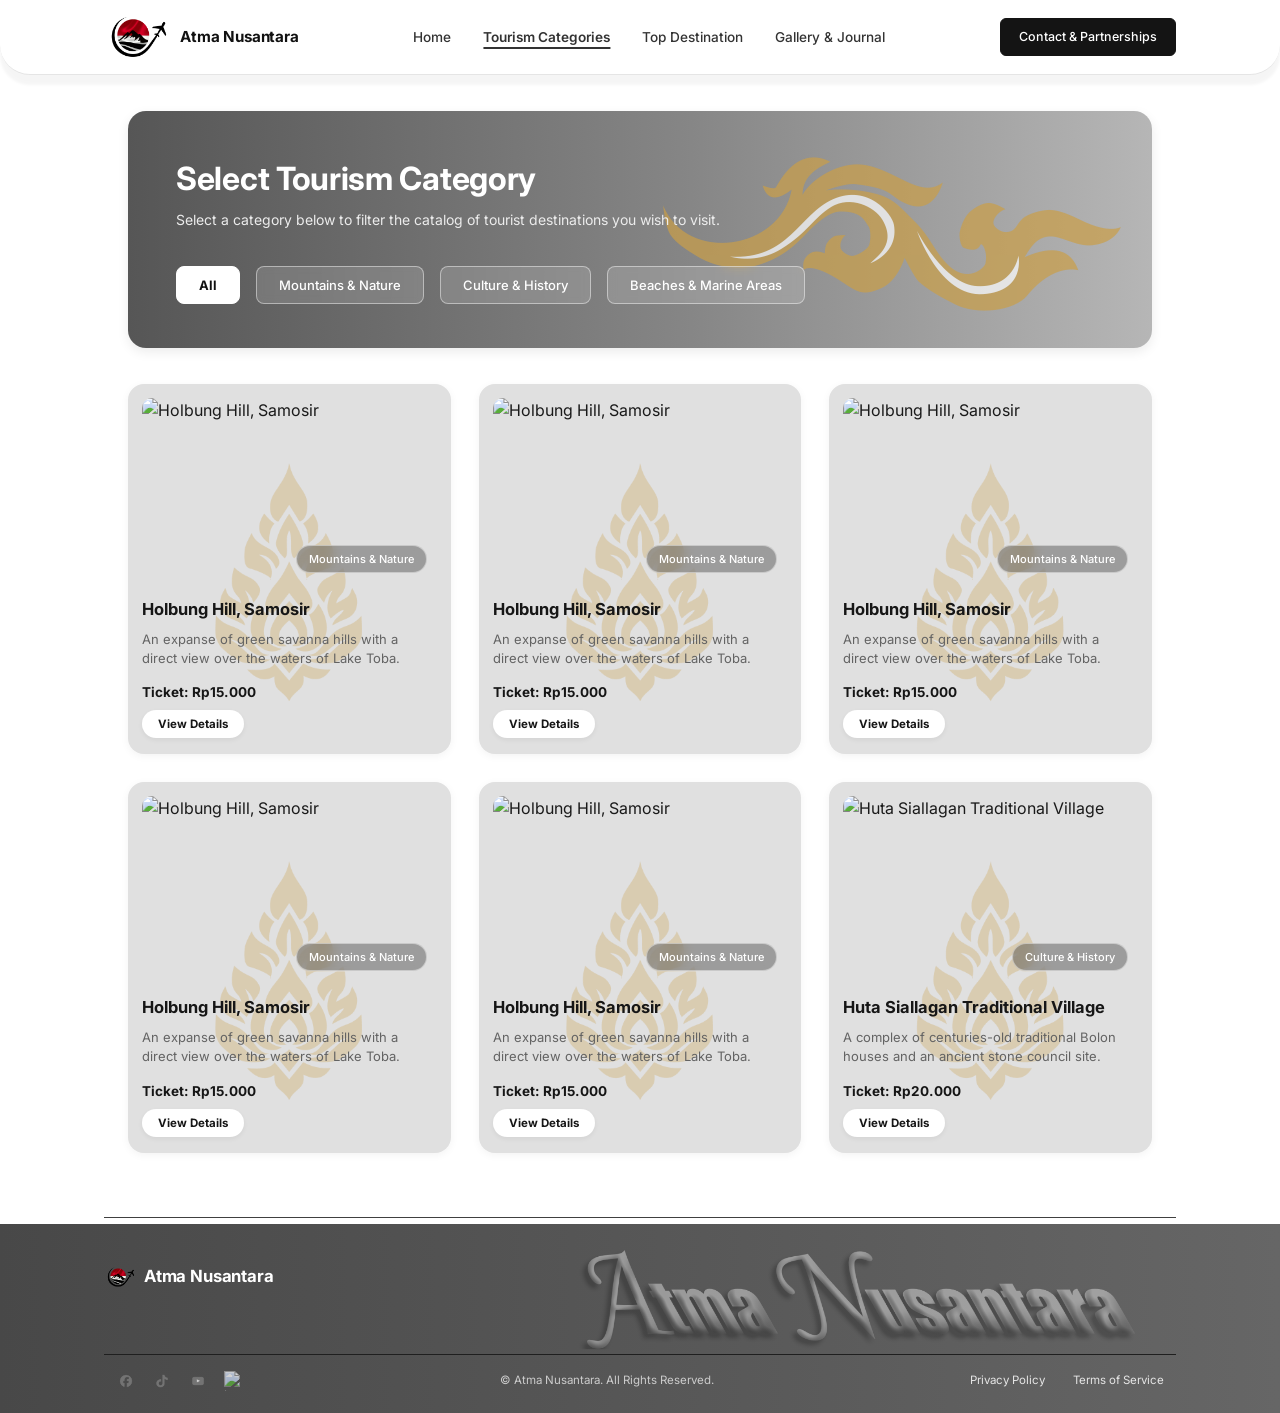
==== category.html @ 64108e91 "fixing element + new file html & css" ====
<!DOCTYPE html>
<html lang="id">
<head>
  <meta charset="UTF-8">
  <meta name="viewport" content="width=device-width, initial-scale=1.0">
  <title>Tourism Categories Atma Nusantara</title>
  <link rel="stylesheet" href="style_category.css">
  <link rel="icon" type="image/png" href="assets/icon/logo.png">
  <link href="https://fonts.googleapis.com/css2?family=Inter:wght@400;500;600;700&display=swap" rel="stylesheet">
</head>
<body>

    <!-- ================= NAVBAR ================= -->
  <header class="navbar">
    <div class="container nav-container">
      <a href="category.html" class="brand">
        <div class="brand-logo">
          <img src="assets/icon/logo.png" alt="logo-icon" width="70px" height="70px">
        </div>
        <span class="brand-name">Atma Nusantara</span>
      </a>

      <nav class="nav-links">
        <a href="home.html">Home</a>
        <a href="category.html" class="active">Tourism Categories</a>
        <a href="top-destination.html">Top Destination</a>
        <a href="galery-journal.html">Gallery &amp; Journal</a>
      </nav>

      <div class="nav-cta">
        <a href="contact-partnership.html" class="btn-nav btn-dark">Contact &amp; Partnerships</a>
      </div>
    </div>
  </header>

  <div class="container main-wrapper">
    <!-- Hero / Category Filter Section -->
    <section class="category-banner">
      <img src="assets/corak/corak_2.png" alt="Corak Banner" class="banner-ornament">

      <div class="banner-content">
        <h1>Select Tourism Category</h1>
        <p>Select a category below to filter the catalog of tourist destinations you wish to visit.</p>

        <div class="filter-buttons" id="filterContainer">
          <button class="filter-btn active" data-category="all">All</button>
          <button class="filter-btn" data-category="Mountains & Nature">Mountains &amp; Nature</button>
          <button class="filter-btn" data-category="Culture & History">Culture &amp; History</button>
          <button class="filter-btn" data-category="Beaches & Marine Areas">Beaches &amp; Marine Areas</button>
        </div>
      </div>
    </section>

    <!-- Destination Cards Grid -->
    <main class="cards-grid" id="cardsGrid">
      <!-- Kartu akan di-render melalui script.js -->
    </main>

  </div>

    <!-- Garis Pemisah Atas Footer -->
  <div class="container">
    <hr class="pre-footer-line" />
  </div>
  <!-- ================= FOOTER ================= -->
  <footer class="site-footer">
    <div class="container">
      <div class="footer-top">
        <!-- Brand Kiri -->
        <a href="#" class="footer-brand">
          <div class="brand-emblem brand-emblem-footer">
            <div class="logo-circle-wrap">
              <img src="assets/icon/logo.png" alt="Atma Nusantara Logo" class="logo-img" width="60px" height="60px">
            </div>
          </div>
          <span class="brand-name-light">Atma Nusantara</span>
        </a>

        <!-- Image Watermark Kanan -->
        <div class="footer-watermark-wrap">
          <img src="assets/image/name-brand(footer).png" alt="Atma Nusantara Watermark" class="footer-watermark-img" width="650px" height="100px">
        </div>
      </div>

      <hr class="footer-divider" />

      <div class="footer-bottom">
        <div class="social-icons">
          <!-- Facebook -->
          <a href="https://facebook.com" aria-label="Facebook">
            <img src="assets/icon/facebook.png" alt="Facebook Icon" width="30px" height="30px">
          </a>
          <!-- TikTok -->
          <a href="https://tiktok.com" aria-label="TikTok">
            <img src="assets/icon/tiktok.png" alt="TikTok Icon" width="30px" height="30px">
          </a>
          <!-- YouTube -->
          <a href="https://youtube.com" aria-label="YouTube">
            <img src="assets/icon/youtube.png" alt="YouTube Icon" width="30px" height="30px">
          </a>
          <!-- Instagram -->
          <a href="https://instagram.com" aria-label="Instagram">
            <img src="assets/icon/instagram.png" alt="Instagram Icon" width="30px" height="30px">
          </a>
        </div>

        <p class="copyright">© Atma Nusantara. All Rights Reserved.</p>

        <div class="footer-legal">
          <a href="#">Privacy Policy</a>
          <a href="#">Terms of Service</a>
        </div>
      </div>
    </div>
  </footer>


  <script src="script.js"></script>
</body>
</html>
---- style_category.css ----
/* =========================================================
   RESET & BASE STYLES
   ========================================================= */
* {
  margin: 0;
  padding: 0;
  box-sizing: border-box;
    scroll-behavior: smooth;
}

body {
  font-family: 'Inter', -apple-system, BlinkMacSystemFont, sans-serif;
  background-color: #ffffff;
  color: #1a1a1a;
  line-height: 1.5;
  display: flex;
  flex-direction: column;
  min-height: 100vh;
}

a {
  text-decoration: none;
  color: inherit;
  transition: all 0.2s ease;
}

img {
  display: block;
  max-width: 100%;
}

.container {
  width: 100%;
  max-width: 1120px;
  margin: 0 auto;
  padding: 0 24px;
}

.main-wrapper {
  flex: 1;
  padding-top: 36px;
  padding-bottom: 64px;
}

/* =========================================================
   BRAND LOGO (SINKRON DENGAN style_contact-galery.css)
   ========================================================= */
.brand,
.footer-brand {
  display: inline-flex;
  align-items: center;
  gap: 6px;
}

.brand-emblem {
  position: relative;
  width: 44px;
  height: 34px;
  display: flex;
  align-items: center;
  color: #111111;
}

.logo-img {
  width: 100%;
  height: 100%;
  object-fit: cover;
}

.plane-swoosh {
  position: absolute;
  left: 0;
  top: -2px;
  width: 46px;
  height: 36px;
  z-index: 3;
  pointer-events: none;
}

.brand-emblem-footer {
  width: 34px;
  height: 34px;
}

.brand-emblem-footer .plane-swoosh {
  width: 56px;
  height: 44px;
  top: -2px;
}

/* =========================================================
   HEADER / NAVBAR (SINKRON DENGAN style_contact-galery.css)
   ========================================================= */
.navbar {
  background-color: #ffffff;
  border-bottom: 1px solid #e5e5e5;
  position: sticky;
  top: 0;
  border-bottom-left-radius: 30px;
  border-bottom-right-radius: 30px;
  z-index: 100;
  box-shadow: 0 10px 03px rgba(0, 0, 0, 0.04);
}

.nav-container {
  height: 74px;
  display: flex;
  align-items: center;
  justify-content: space-between;
}

.brand-name {
  font-weight: 700;
  font-size: 0.95rem;
  color: #111111;
  letter-spacing: -0.01em;
}

.nav-links {
  display: flex;
  align-items: center;
  gap: 32px;
}

.nav-links a {
  font-size: 0.85rem;
  font-weight: 500;
  color: #333333;
  padding: 4px 0;
}

.nav-links a:hover {
  color: #000000;
}

.nav-links a.active {
  text-decoration: underline;
  text-underline-offset: 5px;
  text-decoration-thickness: 1.5px;
  font-weight: 600;
}

.btn-nav {
  display: inline-block;
  font-size: 0.78rem;
  font-weight: 500;
  padding: 9px 18px;
  border-radius: 6px;
  transition: all 0.2s ease;
}

.btn-dark {
  background-color: #141414;
  color: #ffffff;
  border: 1px solid #141414;
}

.btn-dark:hover {
  background-color: #333333;
}

.btn-outline {
  background-color: #ffffff;
  color: #141414;
  border: 1px solid #888888;
}

.btn-outline:hover {
  background-color: #f3f4f6;
}

/* =========================================================
   CATEGORY BANNER & FILTER BUTTONS
   ========================================================= */
.category-banner {
  position: relative;
  margin: 0 24px 36px;
  background: linear-gradient(90deg, #565656 0%, #868686 55%, #b6b6b6 100%);
  border-radius: 18px;
  padding: 44px 48px;
  color: #ffffff;
  overflow: hidden;
  box-shadow: 0 4px 12px rgba(0, 0, 0, 0.08);
}

.banner-ornament {
  position: absolute;
  right: 10px;
  top: 52%;
  transform: translateY(-50%);
  width: 500px;
  object-fit: contain;
  pointer-events: none;
  z-index: 1;
  opacity: 0.7;
}

.banner-content {
  position: relative;
  z-index: 2;
}

.banner-content h1 {
  font-size: 32px;
  font-weight: 700;
  margin-bottom: 6px;
  letter-spacing: -0.3px;
}

.banner-content p {
  font-size: 14px;
  color: #ececec;
  margin-bottom: 36px;
}

.filter-buttons {
  display: flex;
  flex-wrap: wrap;
  gap: 16px;
}

.filter-btn {
  background: rgba(255, 255, 255, 0.14);
  color: #ffffff;
  border: 1px solid rgba(255, 255, 255, 0.45);
  padding: 10px 22px;
  border-radius: 8px;
  font-size: 13px;
  font-weight: 500;
  font-family: inherit;
  cursor: pointer;
  backdrop-filter: blur(4px);
  -webkit-backdrop-filter: blur(4px);
  transition: all 0.2s ease;
}

.filter-btn:hover {
  background: rgba(255, 255, 255, 0.28);
}

.filter-btn.active {
  background: #ffffff;
  color: #111111;
  border-color: #ffffff;
  font-weight: 700;
}

/* =========================================================
   DESTINATION CARDS GRID
   ========================================================= */
.cards-grid {
  display: grid;
  grid-template-columns: repeat(3, 1fr);
  gap: 28px;
  margin: 0 24px;
}

.card {
  position: relative;
  background-color: #e0e0e0;
  border-radius: 16px;
  padding: 14px 14px 16px;
  display: flex;
  flex-direction: column;
  overflow: hidden;
  box-shadow: 0 2px 8px rgba(0, 0, 0, 0.05);
  transition: transform 0.2s ease, box-shadow 0.2s ease;
}

.card:hover {
  transform: translateY(-4px);
  box-shadow: 0 8px 18px rgba(0, 0, 0, 0.1);
}

.card-watermark {
  position: absolute;
  bottom: 0px;
  left: 50%;
  transform: translateX(-50%);
  opacity: 0.3;
}

.card-image-wrapper {
  position: relative;
  width: 100%;
  height: 185px;
  border-radius: 10px;
  overflow: hidden;
  margin-bottom: 14px;
  z-index: 1;
}

.card-image-wrapper img {
  width: 100%;
  height: 100%;
  object-fit: cover;
}

.category-badge {
  position: absolute;
  bottom: 10px;
  right: 10px;
  background: rgba(30, 30, 30, 0.35);
  backdrop-filter: blur(6px);
  -webkit-backdrop-filter: blur(6px);
  border: 1px solid rgba(255, 255, 255, 0.45);
  color: #ffffff;
  font-size: 11px;
  font-weight: 500;
  padding: 5px 12px;
  border-radius: 20px;
}

.card-body {
  position: relative;
  z-index: 1;
  display: flex;
  flex-direction: column;
  flex-grow: 1;
}

.card-title {
  font-size: 16.5px;
  font-weight: 700;
  color: #161616;
  margin-bottom: 8px;
}

.card-desc {
  font-size: 13px;
  line-height: 1.48;
  color: #636363;
  margin-bottom: 14px;
}

.card-ticket {
  font-size: 13.5px;
  font-weight: 700;
  color: #161616;
  margin-bottom: 8px;
}

.btn-details {
  align-self: flex-end;
  margin-top: auto;
  background-color: #ffffff;
  color: #161616;
  border: none;
  border-radius: 20px;
  padding: 7px 16px;
  font-size: 11.5px;
  font-weight: 700;
  font-family: inherit;
  cursor: pointer;
  box-shadow: 0 2px 5px rgba(0, 0, 0, 0.06);
  transition: background-color 0.2s ease, transform 0.15s ease;
}

.btn-details:hover {
  background-color: #f2f2f2;
  transform: scale(1.03);
}

/* =========================================================
   PRE-FOOTER LINE & FOOTER
   ========================================================= */
.pre-footer-line {
  border: none;
  border-top: 1px solid #404040;
  margin-bottom: 6px;
}

.site-footer {
  background: linear-gradient(90deg, #484848 0%, #585858 55%, #666666 100%);
  color: #e5e5e5;
  padding: 26px 0 22px;
  overflow: hidden;
}

.footer-top {
  display: flex;
  align-items: center;
  justify-content: space-between;
  min-height: 92px;
  position: relative;
}

.footer-brand {
  align-self: flex-start;
  margin-top: 10px;
}

.brand-emblem-footer {
  width: 34px;
  height: 34px;
  display: flex;
  align-items: center;
}

.logo-img {
  width: 100%;
  height: 100%;
  object-fit: cover;
}

.brand-name-light {
  font-size: 1.05rem;
  font-weight: 700;
  color: #ffffff;
  letter-spacing: -0.01em;
}

.footer-watermark-wrap {
  display: flex;
  align-items: center;
  justify-content: flex-end;
  overflow: hidden;
  margin-right: -10px;
}

.footer-watermark-img {
  opacity: 0.4;
  object-fit: contain;
}

.footer-divider {
  border: none;
  border-top: 1px solid #1f1f1f;
  margin-top: 4px;
  margin-bottom: 16px;
}

.footer-bottom {
  display: flex;
  align-items: center;
  justify-content: space-between;
  font-size: 0.72rem;
  color: #d4d4d4;
  padding: 0 12px;
}

.social-icons {
  display: flex;
  align-items: center;
  gap: 16px;
}

.social-icons a {
  display: flex;
  align-items: center;
  opacity: 0.75;
  transition: opacity 0.2s ease;
}

.social-icons a:hover {
  opacity: 1;
}

.social-icons img {
  width: 20px;
  height: 20px;
  object-fit: contain;
}

.copyright {
  color: #cccccc;
}

.footer-legal {
  display: flex;
  align-items: center;
  gap: 28px;
}

.footer-legal a {
  color: #e5e5e5;
}

.footer-legal a:hover {
  color: #ffffff;
  text-decoration: underline;
}

/* =========================================================
   RESPONSIVE DESIGN
   ========================================================= */
@media (max-width: 900px) {
  .category-banner,
  .cards-grid {
    margin-left: 0;
    margin-right: 0;
  }

  .cards-grid {
    grid-template-columns: repeat(2, 1fr);
  }

  .footer-top {
    flex-direction: column;
    align-items: flex-start;
    gap: 12px;
  }

  .footer-watermark-wrap {
    opacity: 0.5;
  }

  .footer-watermark-img {
    height: 210px;
  }
}

@media (max-width: 680px) {
  .nav-container {
    flex-wrap: wrap;
    height: auto;
    padding: 14px 24px;
    gap: 12px;
  }

  .nav-links {
    order: 3;
    width: 100%;
    justify-content: space-between;
    margin: 0;
    gap: 12px;
    flex-wrap: wrap;
  }

  .category-banner {
    padding: 28px 22px;
  }

  .banner-content h1 {
    font-size: 24px;
  }

  .cards-grid {
    grid-template-columns: 1fr;
  }

  .footer-bottom {
    flex-direction: column;
    gap: 12px;
    text-align: center;
  }
}
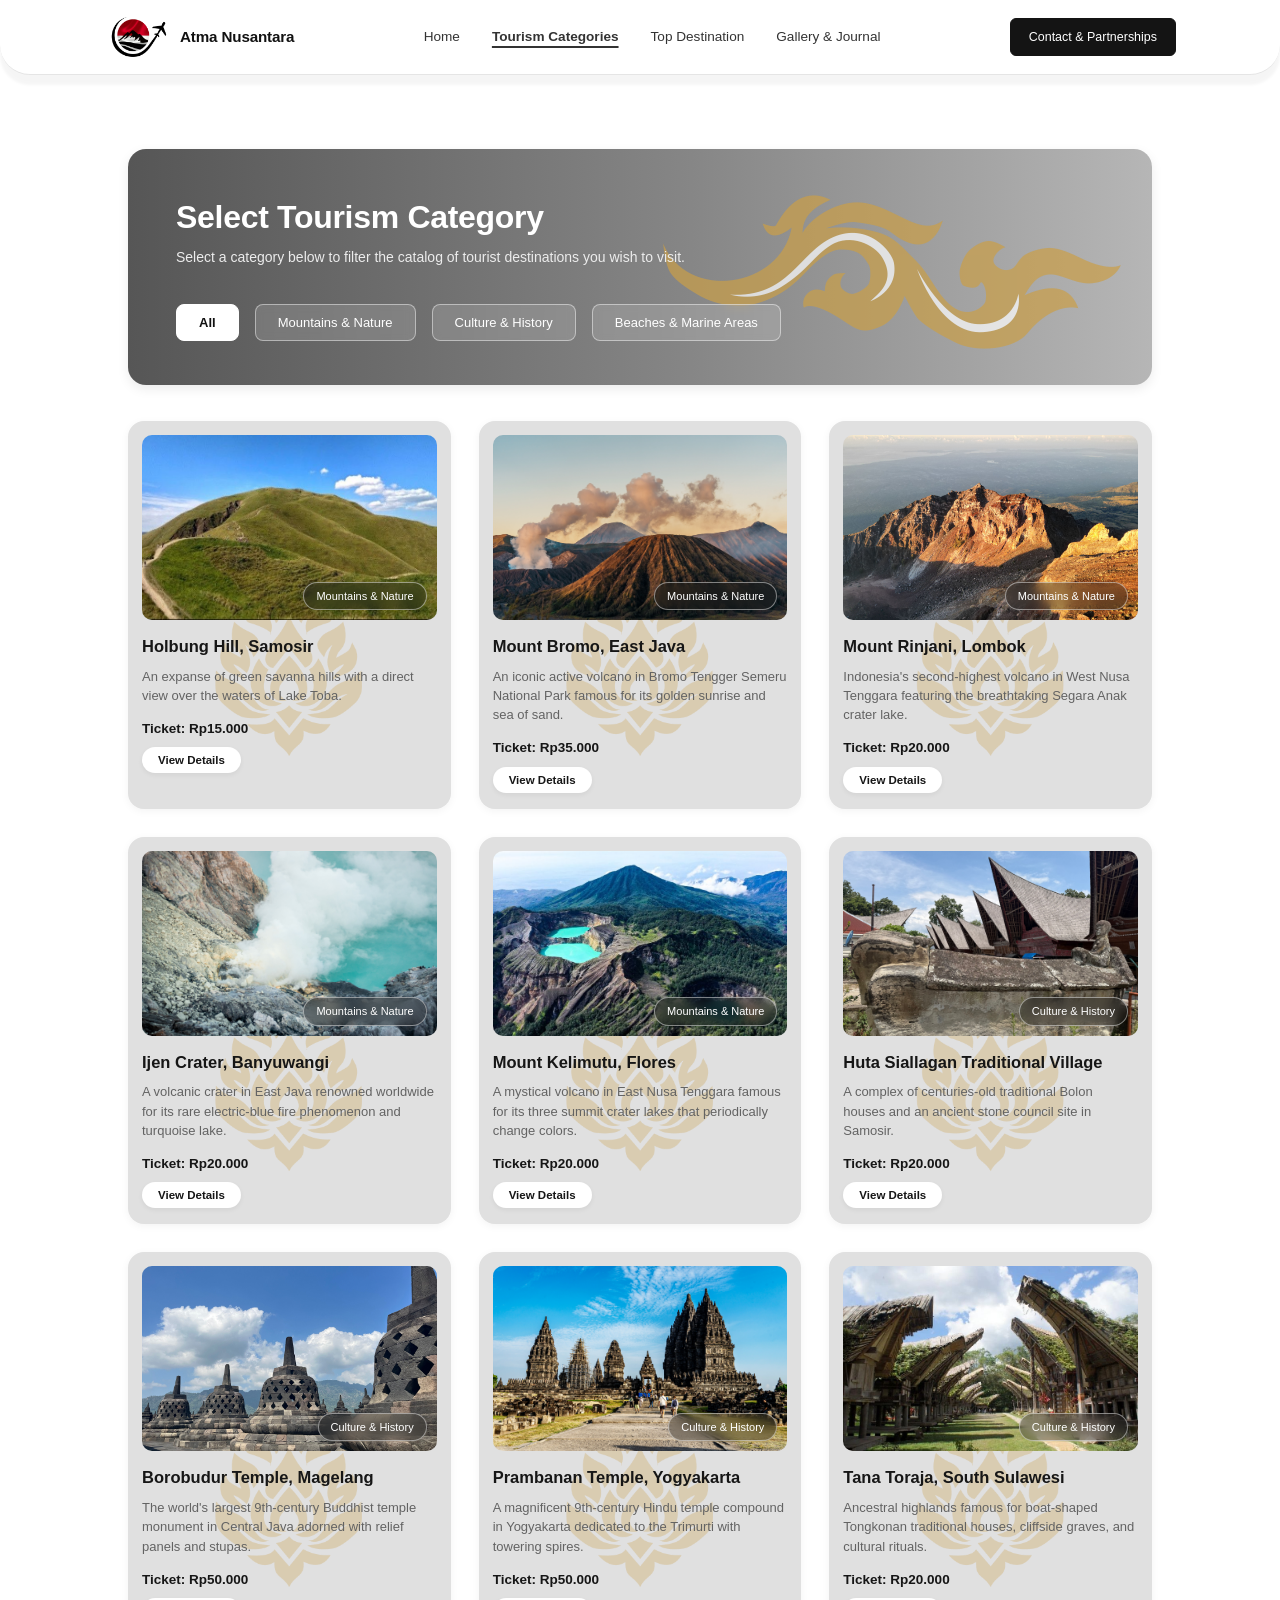
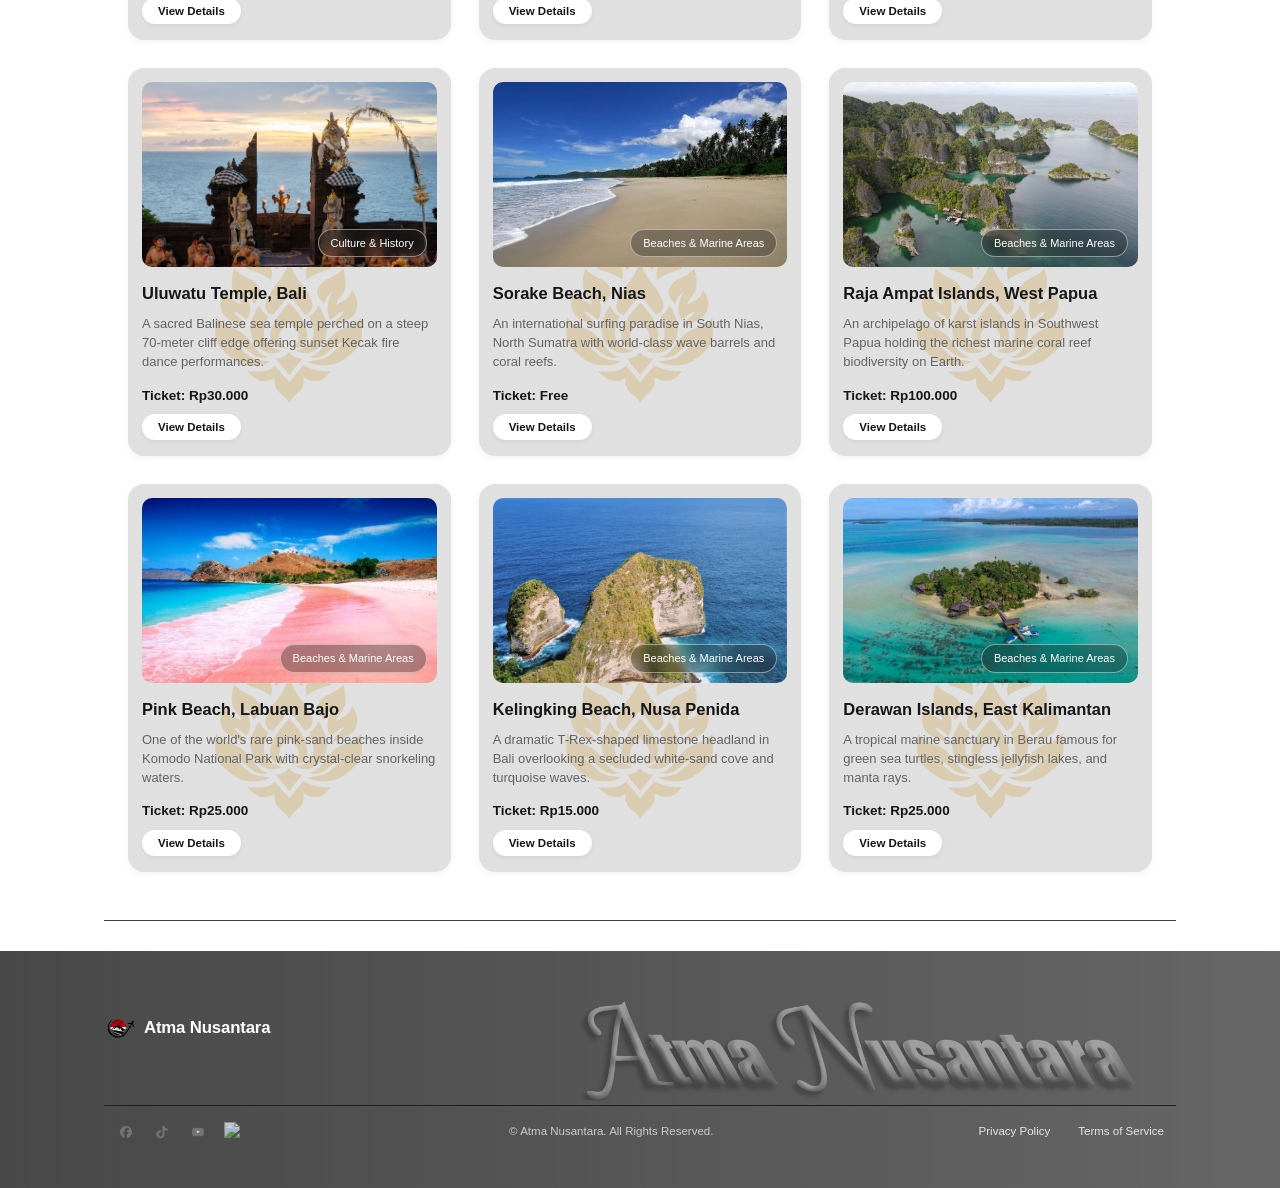
==== commit 2dcf9683: "new update" ====
--- a/category.html
+++ b/category.html
@@ -6,7 +6,6 @@
   <title>Tourism Categories Atma Nusantara</title>
   <link rel="stylesheet" href="style_category.css">
   <link rel="icon" type="image/png" href="assets/icon/logo.png">
-  <link href="https://fonts.googleapis.com/css2?family=Inter:wght@400;500;600;700&display=swap" rel="stylesheet">
 </head>
 <body>
 
@@ -78,7 +77,7 @@
 
         <!-- Image Watermark Kanan -->
         <div class="footer-watermark-wrap">
-          <img src="assets/image/name-brand(footer).png" alt="Atma Nusantara Watermark" class="footer-watermark-img" width="650px" height="100px">
+          <img src="assets/icon/name-brand(footer).png" alt="Atma Nusantara Watermark" class="footer-watermark-img" width="650px" height="100px">
         </div>
       </div>
 
--- a/style_category.css
+++ b/style_category.css
@@ -5,7 +5,7 @@
   margin: 0;
   padding: 0;
   box-sizing: border-box;
-    scroll-behavior: smooth;
+  scroll-behavior: smooth;
 }
 
 body {
@@ -33,10 +33,10 @@
   width: 100%;
   max-width: 1120px;
   margin: 0 auto;
-  padding: 0 24px;
-}
-
-.main-wrapper {
+  padding: 24px;
+}
+
+.main-content {
   flex: 1;
   padding-top: 36px;
   padding-bottom: 64px;
@@ -181,6 +181,7 @@
   color: #ffffff;
   overflow: hidden;
   box-shadow: 0 4px 12px rgba(0, 0, 0, 0.08);
+  margin-top: 50px;
 }
 
 .banner-ornament {
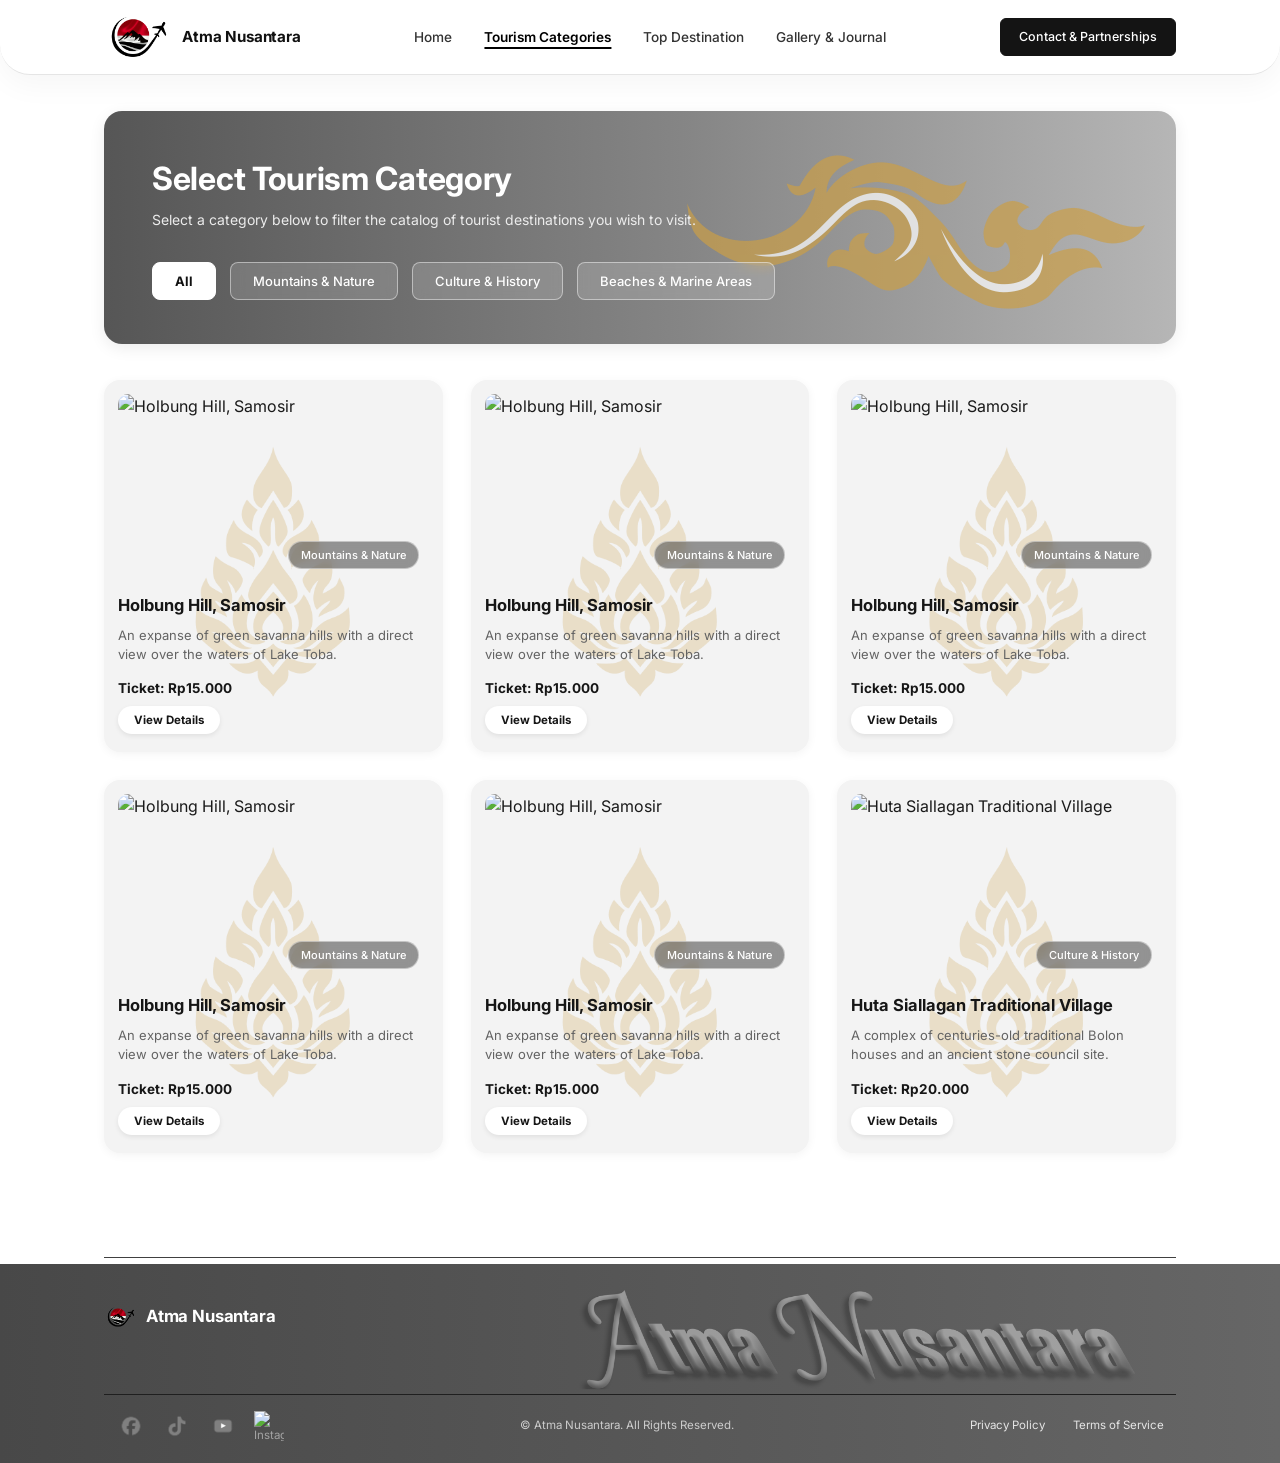
==== commit 898d86cc: "refactor: restrukturisasi folder, modularisasi CSS, perbaikan bug HTML & penamaan berkas" ====
--- a/category.html
+++ b/category.html
@@ -3,16 +3,17 @@
 <head>
   <meta charset="UTF-8">
   <meta name="viewport" content="width=device-width, initial-scale=1.0">
-  <title>Tourism Categories Atma Nusantara</title>
-  <link rel="stylesheet" href="style_category.css">
+  <title>Tourism Categories - Atma Nusantara</title>
+  <link rel="stylesheet" href="assets/css/global.css">
+  <link rel="stylesheet" href="assets/css/category.css">
   <link rel="icon" type="image/png" href="assets/icon/logo.png">
 </head>
 <body>
 
-    <!-- ================= NAVBAR ================= -->
+  <!-- ================= NAVBAR ================= -->
   <header class="navbar">
     <div class="container nav-container">
-      <a href="category.html" class="brand">
+      <a href="index.html" class="brand">
         <div class="brand-logo">
           <img src="assets/icon/logo.png" alt="logo-icon" width="70px" height="70px">
         </div>
@@ -20,10 +21,10 @@
       </a>
 
       <nav class="nav-links">
-        <a href="home.html">Home</a>
+        <a href="index.html">Home</a>
         <a href="category.html" class="active">Tourism Categories</a>
         <a href="top-destination.html">Top Destination</a>
-        <a href="galery-journal.html">Gallery &amp; Journal</a>
+        <a href="gallery-journal.html">Gallery &amp; Journal</a>
       </nav>
 
       <div class="nav-cta">
@@ -52,21 +53,21 @@
 
     <!-- Destination Cards Grid -->
     <main class="cards-grid" id="cardsGrid">
-      <!-- Kartu akan di-render melalui script.js -->
+      <!-- Kartu akan di-render melalui category.js -->
     </main>
-
   </div>
 
-    <!-- Garis Pemisah Atas Footer -->
+  <!-- Garis Pemisah Atas Footer -->
   <div class="container">
     <hr class="pre-footer-line" />
   </div>
+
   <!-- ================= FOOTER ================= -->
   <footer class="site-footer">
     <div class="container">
       <div class="footer-top">
         <!-- Brand Kiri -->
-        <a href="#" class="footer-brand">
+        <a href="index.html" class="footer-brand">
           <div class="brand-emblem brand-emblem-footer">
             <div class="logo-circle-wrap">
               <img src="assets/icon/logo.png" alt="Atma Nusantara Logo" class="logo-img" width="60px" height="60px">
@@ -77,7 +78,7 @@
 
         <!-- Image Watermark Kanan -->
         <div class="footer-watermark-wrap">
-          <img src="assets/icon/name-brand(footer).png" alt="Atma Nusantara Watermark" class="footer-watermark-img" width="650px" height="100px">
+          <img src="assets/image/name-brand-footer.png" alt="Atma Nusantara Watermark" class="footer-watermark-img" width="650px" height="100px">
         </div>
       </div>
 
@@ -113,7 +114,6 @@
     </div>
   </footer>
 
-
-  <script src="script.js"></script>
+  <script src="assets/js/category.js"></script>
 </body>
-</html>+</html>
--- a/assets/css/global.css
+++ b/assets/css/global.css
@@ -0,0 +1,309 @@
+/* =========================================================
+   ATMA NUSANTARA - GLOBAL & COMMON STYLES
+   Reset, Typography, Container, Navbar, & Footer
+   ========================================================= */
+
+@import url('https://fonts.googleapis.com/css2?family=Inter:wght@400;500;600;700&display=swap');
+
+/* --- Reset & Base Styles --- */
+* {
+  margin: 0;
+  padding: 0;
+  box-sizing: border-box;
+  scroll-behavior: smooth;
+}
+
+body {
+  font-family: 'Inter', -apple-system, BlinkMacSystemFont, 'Segoe UI', Roboto, sans-serif;
+  background-color: #ffffff;
+  color: #1a1a1a;
+  line-height: 1.5;
+  display: flex;
+  flex-direction: column;
+  min-height: 100vh;
+  overflow-x: hidden;
+}
+
+a {
+  text-decoration: none;
+  color: inherit;
+  transition: all 0.2s ease;
+}
+
+img {
+  display: block;
+  max-width: 100%;
+}
+
+.container {
+  width: 100%;
+  max-width: 1120px;
+  margin: 0 auto;
+  padding: 0 24px;
+}
+
+.main-content,
+.main-wrapper {
+  flex: 1;
+  padding-top: 36px;
+  padding-bottom: 64px;
+}
+
+/* --- Brand Logo / Emblem --- */
+.brand,
+.footer-brand {
+  display: inline-flex;
+  align-items: center;
+  gap: 8px;
+}
+
+.brand-logo {
+  display: flex;
+  align-items: center;
+  justify-content: center;
+}
+
+.brand-emblem {
+  position: relative;
+  width: 44px;
+  height: 34px;
+  display: flex;
+  align-items: center;
+  color: #111111;
+}
+
+.logo-img {
+  width: 100%;
+  height: 100%;
+  object-fit: cover;
+}
+
+.brand-name {
+  font-weight: 700;
+  font-size: 0.95rem;
+  color: #111111;
+  letter-spacing: -0.01em;
+}
+
+.brand-emblem-footer {
+  width: 34px;
+  height: 34px;
+}
+
+/* --- Floating Navbar --- */
+.navbar {
+  background-color: #ffffff;
+  border-bottom: 1px solid #e5e5e5;
+  position: sticky;
+  top: 0;
+  border-bottom-left-radius: 30px;
+  border-bottom-right-radius: 30px;
+  z-index: 100;
+  box-shadow: 0 10px 30px rgba(0, 0, 0, 0.04);
+}
+
+.nav-container {
+  height: 74px;
+  display: flex;
+  align-items: center;
+  justify-content: space-between;
+}
+
+.nav-links {
+  display: flex;
+  align-items: center;
+  gap: 32px;
+}
+
+.nav-links a {
+  font-size: 0.85rem;
+  font-weight: 500;
+  color: #333333;
+  padding: 4px 0;
+  transition: color 0.2s ease;
+}
+
+.nav-links a:hover {
+  color: #000000;
+}
+
+.nav-links a.active {
+  text-decoration: underline;
+  text-underline-offset: 5px;
+  text-decoration-thickness: 1.5px;
+  font-weight: 600;
+  color: #000000;
+}
+
+/* Navbar Buttons */
+.btn-nav {
+  display: inline-block;
+  font-size: 0.78rem;
+  font-weight: 500;
+  padding: 9px 18px;
+  border-radius: 6px;
+  transition: all 0.2s ease;
+}
+
+.btn-dark {
+  background-color: #141414;
+  color: #ffffff;
+  border: 1px solid #141414;
+}
+
+.btn-dark:hover {
+  background-color: #333333;
+  color: #ffffff;
+}
+
+.btn-outline {
+  background-color: #ffffff;
+  color: #141414;
+  border: 1px solid #888888;
+}
+
+.btn-outline:hover {
+  background-color: #f3f4f6;
+}
+
+/* --- Pre-Footer Line & Footer --- */
+.pre-footer-line {
+  border: none;
+  border-top: 1px solid #404040;
+  margin-bottom: 6px;
+}
+
+.site-footer {
+  background: linear-gradient(90deg, #484848 0%, #585858 55%, #666666 100%);
+  color: #e5e5e5;
+  padding: 26px 0 22px;
+  overflow: hidden;
+  margin-top: auto;
+}
+
+.footer-top {
+  display: flex;
+  align-items: center;
+  justify-content: space-between;
+  min-height: 92px;
+  position: relative;
+}
+
+.footer-brand {
+  align-self: flex-start;
+  margin-top: 10px;
+}
+
+.brand-name-light {
+  font-size: 1.05rem;
+  font-weight: 700;
+  color: #ffffff;
+  letter-spacing: -0.01em;
+}
+
+.footer-watermark-wrap {
+  display: flex;
+  align-items: center;
+  justify-content: flex-end;
+  overflow: hidden;
+  margin-right: -10px;
+}
+
+.footer-watermark-img {
+  opacity: 0.4;
+  object-fit: contain;
+}
+
+.footer-divider {
+  border: none;
+  border-top: 1px solid #1f1f1f;
+  margin-top: 4px;
+  margin-bottom: 16px;
+}
+
+.footer-bottom {
+  display: flex;
+  align-items: center;
+  justify-content: space-between;
+  font-size: 0.72rem;
+  color: #d4d4d4;
+  padding: 0 12px;
+}
+
+.social-icons {
+  display: flex;
+  align-items: center;
+  gap: 16px;
+}
+
+.social-icons a {
+  color: #a3a3a3;
+  display: flex;
+  align-items: center;
+  transition: opacity 0.2s ease, transform 0.2s ease;
+}
+
+.social-icons a:hover {
+  color: #ffffff;
+  transform: translateY(-2px);
+}
+
+.copyright {
+  color: #cccccc;
+}
+
+.footer-legal {
+  display: flex;
+  align-items: center;
+  gap: 28px;
+}
+
+.footer-legal a {
+  color: #e5e5e5;
+}
+
+.footer-legal a:hover {
+  color: #ffffff;
+  text-decoration: underline;
+}
+
+/* --- Common Media Queries --- */
+@media (max-width: 900px) {
+  .footer-top {
+    flex-direction: column;
+    align-items: flex-start;
+    gap: 12px;
+  }
+
+  .footer-watermark-wrap {
+    opacity: 0.5;
+  }
+
+  .footer-watermark-img {
+    height: 140px;
+  }
+}
+
+@media (max-width: 680px) {
+  .nav-container {
+    flex-wrap: wrap;
+    height: auto;
+    padding: 14px 20px;
+    gap: 12px;
+  }
+
+  .nav-links {
+    order: 3;
+    width: 100%;
+    justify-content: space-between;
+    margin: 0;
+    gap: 12px;
+    flex-wrap: wrap;
+  }
+
+  .footer-bottom {
+    flex-direction: column;
+    gap: 12px;
+    text-align: center;
+  }
+}
--- a/assets/css/category.css
+++ b/assets/css/category.css
@@ -0,0 +1,214 @@
+/* =========================================================
+   ATMA NUSANTARA - TOURISM CATEGORIES STYLES
+   Category Banner, Filter Buttons, & Destination Cards Grid
+   ========================================================= */
+
+/* --- Category Banner & Filter Buttons --- */
+.category-banner {
+  position: relative;
+  margin: 0 0 36px 0;
+  background: linear-gradient(90deg, #565656 0%, #868686 55%, #b6b6b6 100%);
+  border-radius: 18px;
+  padding: 44px 48px;
+  color: #ffffff;
+  overflow: hidden;
+  box-shadow: 0 4px 16px rgba(0, 0, 0, 0.08);
+}
+
+.banner-ornament {
+  position: absolute;
+  right: 10px;
+  top: 52%;
+  transform: translateY(-50%);
+  width: 500px;
+  object-fit: contain;
+  pointer-events: none;
+  z-index: 1;
+  opacity: 0.7;
+}
+
+.banner-content {
+  position: relative;
+  z-index: 2;
+}
+
+.banner-content h1 {
+  font-size: 32px;
+  font-weight: 700;
+  margin-bottom: 6px;
+  letter-spacing: -0.3px;
+}
+
+.banner-content p {
+  font-size: 14px;
+  color: #ececec;
+  margin-bottom: 32px;
+}
+
+.filter-buttons {
+  display: flex;
+  flex-wrap: wrap;
+  gap: 14px;
+}
+
+.filter-btn {
+  background: rgba(255, 255, 255, 0.15);
+  color: #ffffff;
+  border: 1px solid rgba(255, 255, 255, 0.45);
+  padding: 10px 22px;
+  border-radius: 8px;
+  font-size: 13px;
+  font-weight: 500;
+  font-family: inherit;
+  cursor: pointer;
+  backdrop-filter: blur(6px);
+  -webkit-backdrop-filter: blur(6px);
+  transition: all 0.2s ease;
+}
+
+.filter-btn:hover {
+  background: rgba(255, 255, 255, 0.28);
+}
+
+.filter-btn.active {
+  background: #ffffff;
+  color: #111111;
+  border-color: #ffffff;
+  font-weight: 700;
+}
+
+/* --- Destination Cards Grid --- */
+.cards-grid {
+  display: grid;
+  grid-template-columns: repeat(3, 1fr);
+  gap: 28px;
+  margin-bottom: 40px;
+}
+
+.card {
+  position: relative;
+  background-color: #f3f3f3;
+  border-radius: 16px;
+  padding: 14px 14px 18px;
+  display: flex;
+  flex-direction: column;
+  overflow: hidden;
+  box-shadow: 0 2px 10px rgba(0, 0, 0, 0.05);
+  transition: transform 0.2s ease, box-shadow 0.2s ease;
+}
+
+.card:hover {
+  transform: translateY(-4px);
+  box-shadow: 0 8px 20px rgba(0, 0, 0, 0.1);
+}
+
+.card-watermark {
+  position: absolute;
+  bottom: 0;
+  left: 50%;
+  transform: translateX(-50%);
+  opacity: 0.25;
+  pointer-events: none;
+}
+
+.card-image-wrapper {
+  position: relative;
+  width: 100%;
+  height: 185px;
+  border-radius: 10px;
+  overflow: hidden;
+  margin-bottom: 14px;
+  z-index: 1;
+}
+
+.card-image-wrapper img {
+  width: 100%;
+  height: 100%;
+  object-fit: cover;
+}
+
+.category-badge {
+  position: absolute;
+  bottom: 10px;
+  right: 10px;
+  background: rgba(30, 30, 30, 0.45);
+  backdrop-filter: blur(6px);
+  -webkit-backdrop-filter: blur(6px);
+  border: 1px solid rgba(255, 255, 255, 0.45);
+  color: #ffffff;
+  font-size: 11px;
+  font-weight: 500;
+  padding: 5px 12px;
+  border-radius: 20px;
+}
+
+.card-body {
+  position: relative;
+  z-index: 1;
+  display: flex;
+  flex-direction: column;
+  flex-grow: 1;
+}
+
+.card-title {
+  font-size: 16.5px;
+  font-weight: 700;
+  color: #161616;
+  margin-bottom: 8px;
+}
+
+.card-desc {
+  font-size: 13px;
+  line-height: 1.48;
+  color: #636363;
+  margin-bottom: 14px;
+}
+
+.card-ticket {
+  font-size: 13.5px;
+  font-weight: 700;
+  color: #161616;
+  margin-bottom: 8px;
+}
+
+.btn-details {
+  align-self: flex-end;
+  margin-top: auto;
+  background-color: #ffffff;
+  color: #161616;
+  border: none;
+  border-radius: 20px;
+  padding: 7px 16px;
+  font-size: 11.5px;
+  font-weight: 700;
+  font-family: inherit;
+  cursor: pointer;
+  box-shadow: 0 2px 5px rgba(0, 0, 0, 0.08);
+  transition: background-color 0.2s ease, transform 0.15s ease;
+}
+
+.btn-details:hover {
+  background-color: #f2f2f2;
+  transform: scale(1.03);
+}
+
+/* --- Responsive Media Queries (Category) --- */
+@media (max-width: 900px) {
+  .cards-grid {
+    grid-template-columns: repeat(2, 1fr);
+  }
+}
+
+@media (max-width: 680px) {
+  .category-banner {
+    padding: 28px 20px;
+  }
+
+  .banner-content h1 {
+    font-size: 24px;
+  }
+
+  .cards-grid {
+    grid-template-columns: 1fr;
+  }
+}
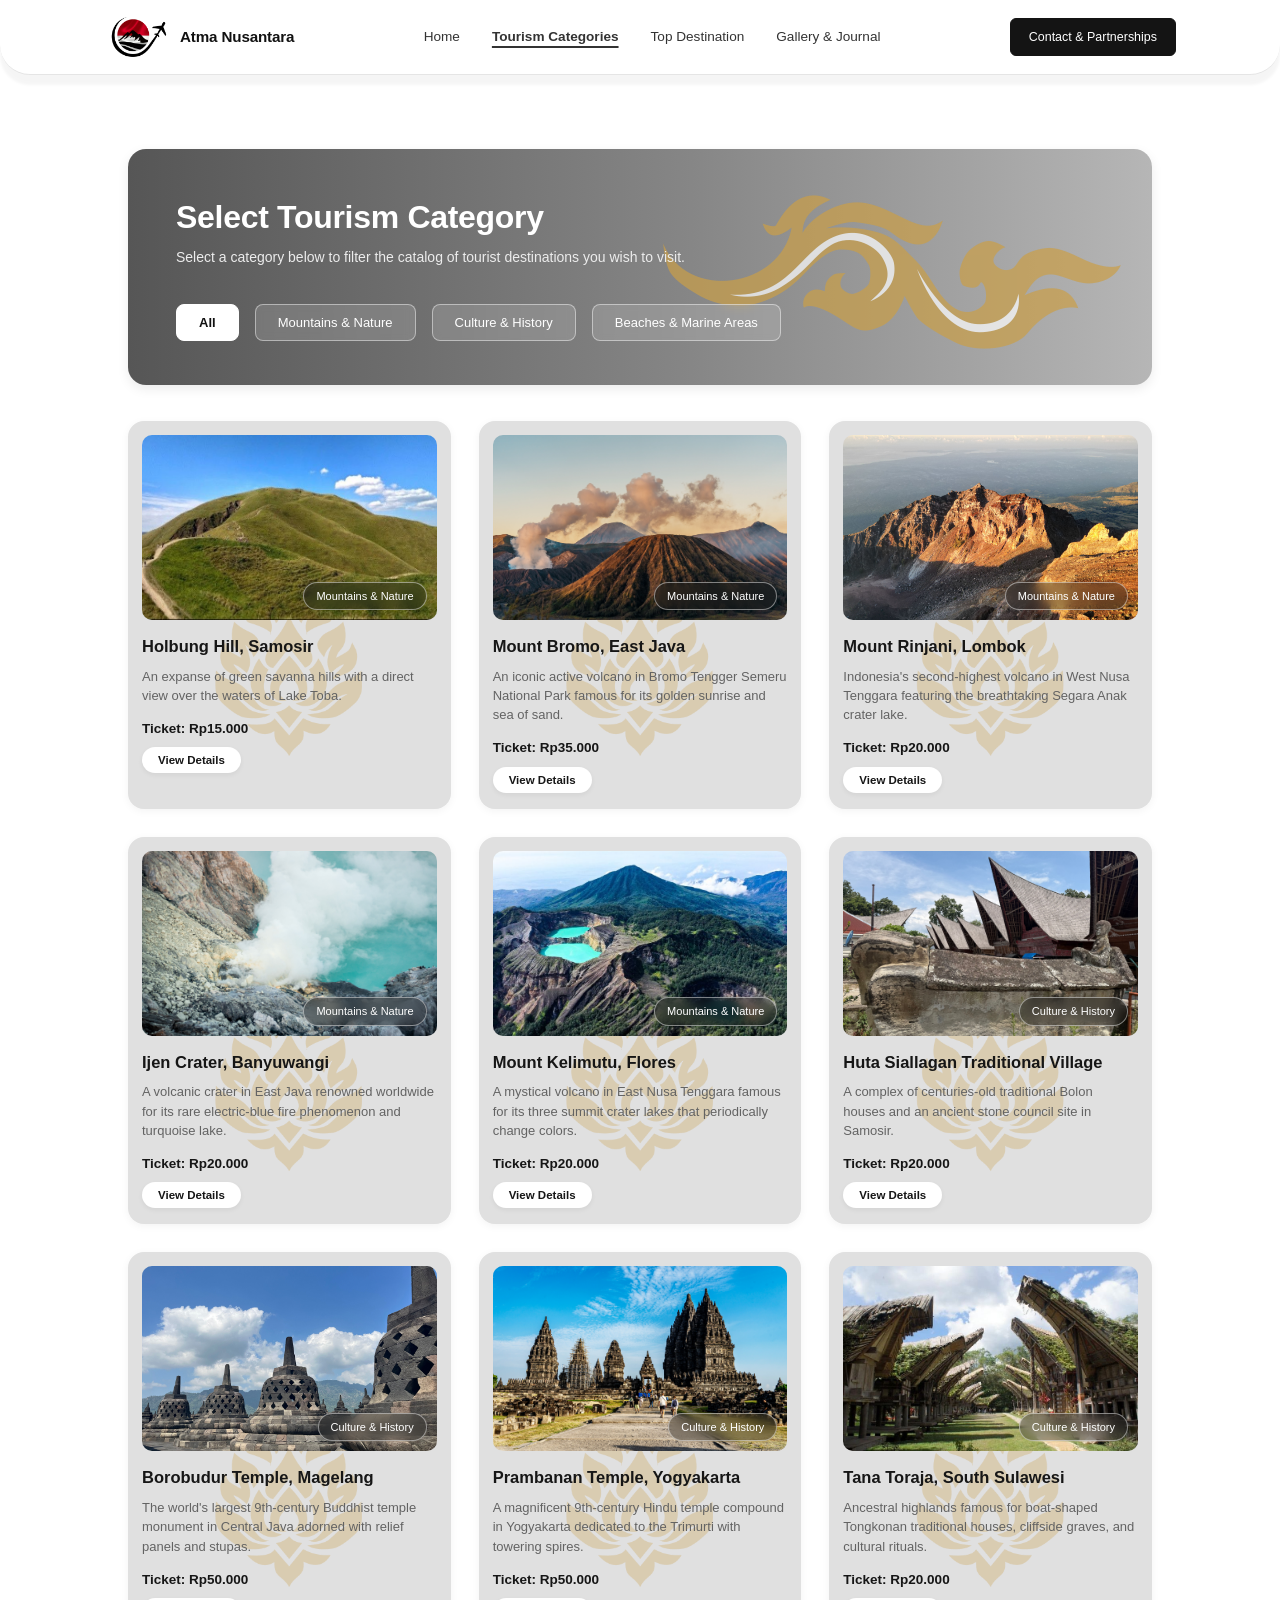
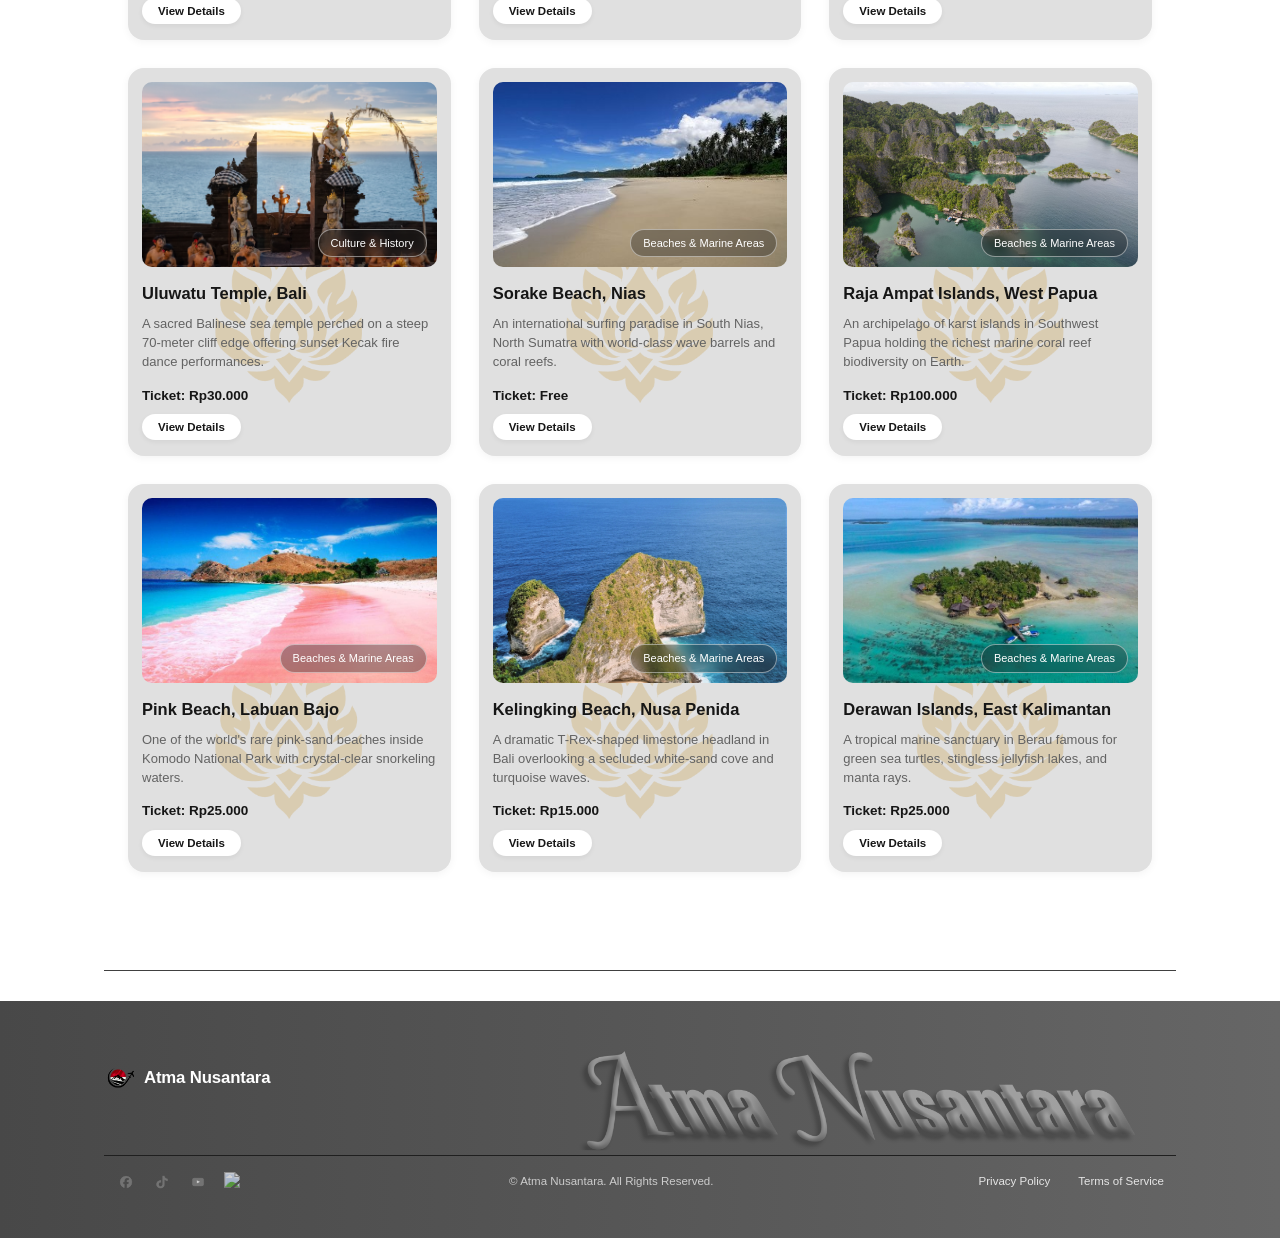
==== commit 320aa9a3: "update: showcase layout" ====
--- a/category.html
+++ b/category.html
@@ -3,17 +3,16 @@
 <head>
   <meta charset="UTF-8">
   <meta name="viewport" content="width=device-width, initial-scale=1.0">
-  <title>Tourism Categories - Atma Nusantara</title>
-  <link rel="stylesheet" href="assets/css/global.css">
-  <link rel="stylesheet" href="assets/css/category.css">
+  <title>Tourism Categories Atma Nusantara</title>
+  <link rel="stylesheet" href="style_category.css">
   <link rel="icon" type="image/png" href="assets/icon/logo.png">
 </head>
 <body>
 
-  <!-- ================= NAVBAR ================= -->
+    <!-- ================= NAVBAR ================= -->
   <header class="navbar">
     <div class="container nav-container">
-      <a href="index.html" class="brand">
+      <a href="category.html" class="brand">
         <div class="brand-logo">
           <img src="assets/icon/logo.png" alt="logo-icon" width="70px" height="70px">
         </div>
@@ -24,7 +23,7 @@
         <a href="index.html">Home</a>
         <a href="category.html" class="active">Tourism Categories</a>
         <a href="top-destination.html">Top Destination</a>
-        <a href="gallery-journal.html">Gallery &amp; Journal</a>
+        <a href="galery-journal.html">Gallery &amp; Journal</a>
       </nav>
 
       <div class="nav-cta">
@@ -53,21 +52,21 @@
 
     <!-- Destination Cards Grid -->
     <main class="cards-grid" id="cardsGrid">
-      <!-- Kartu akan di-render melalui category.js -->
+      <!-- Kartu akan di-render melalui script.js -->
     </main>
+
   </div>
 
-  <!-- Garis Pemisah Atas Footer -->
+    <!-- Garis Pemisah Atas Footer -->
   <div class="container">
     <hr class="pre-footer-line" />
   </div>
-
   <!-- ================= FOOTER ================= -->
   <footer class="site-footer">
     <div class="container">
       <div class="footer-top">
         <!-- Brand Kiri -->
-        <a href="index.html" class="footer-brand">
+        <a href="#" class="footer-brand">
           <div class="brand-emblem brand-emblem-footer">
             <div class="logo-circle-wrap">
               <img src="assets/icon/logo.png" alt="Atma Nusantara Logo" class="logo-img" width="60px" height="60px">
@@ -78,7 +77,7 @@
 
         <!-- Image Watermark Kanan -->
         <div class="footer-watermark-wrap">
-          <img src="assets/image/name-brand-footer.png" alt="Atma Nusantara Watermark" class="footer-watermark-img" width="650px" height="100px">
+          <img src="assets/icon/name-brand(footer).png" alt="Atma Nusantara Watermark" class="footer-watermark-img" width="650px" height="100px">
         </div>
       </div>
 
@@ -114,6 +113,7 @@
     </div>
   </footer>
 
-  <script src="assets/js/category.js"></script>
+
+  <script src="script.js"></script>
 </body>
-</html>
+</html>
--- a/style_category.css
+++ b/style_category.css
@@ -0,0 +1,549 @@
+/* =========================================================
+   RESET & BASE STYLES
+   ========================================================= */
+* {
+  margin: 0;
+  padding: 0;
+  box-sizing: border-box;
+  scroll-behavior: smooth;
+}
+
+body {
+  font-family: 'Inter', -apple-system, BlinkMacSystemFont, sans-serif;
+  background-color: #ffffff;
+  color: #1a1a1a;
+  line-height: 1.5;
+  display: flex;
+  flex-direction: column;
+  min-height: 100vh;
+}
+
+a {
+  text-decoration: none;
+  color: inherit;
+  transition: all 0.2s ease;
+}
+
+img {
+  display: block;
+  max-width: 100%;
+}
+
+.container {
+  width: 100%;
+  max-width: 1120px;
+  margin: 0 auto;
+  padding: 24px;
+}
+
+.main-content {
+  flex: 1;
+  padding-top: 36px;
+  padding-bottom: 64px;
+}
+
+/* =========================================================
+   BRAND LOGO (SINKRON DENGAN style_contact-galery.css)
+   ========================================================= */
+.brand,
+.footer-brand {
+  display: inline-flex;
+  align-items: center;
+  gap: 6px;
+}
+
+.brand-emblem {
+  position: relative;
+  width: 44px;
+  height: 34px;
+  display: flex;
+  align-items: center;
+  color: #111111;
+}
+
+.logo-img {
+  width: 100%;
+  height: 100%;
+  object-fit: cover;
+}
+
+.plane-swoosh {
+  position: absolute;
+  left: 0;
+  top: -2px;
+  width: 46px;
+  height: 36px;
+  z-index: 3;
+  pointer-events: none;
+}
+
+.brand-emblem-footer {
+  width: 34px;
+  height: 34px;
+}
+
+.brand-emblem-footer .plane-swoosh {
+  width: 56px;
+  height: 44px;
+  top: -2px;
+}
+
+/* =========================================================
+   HEADER / NAVBAR (SINKRON DENGAN style_contact-galery.css)
+   ========================================================= */
+.navbar {
+  background-color: #ffffff;
+  border-bottom: 1px solid #e5e5e5;
+  position: sticky;
+  top: 0;
+  border-bottom-left-radius: 30px;
+  border-bottom-right-radius: 30px;
+  z-index: 100;
+  box-shadow: 0 10px 03px rgba(0, 0, 0, 0.04);
+}
+
+.nav-container {
+  height: 74px;
+  display: flex;
+  align-items: center;
+  justify-content: space-between;
+}
+
+.brand-name {
+  font-weight: 700;
+  font-size: 0.95rem;
+  color: #111111;
+  letter-spacing: -0.01em;
+}
+
+.nav-links {
+  display: flex;
+  align-items: center;
+  gap: 32px;
+}
+
+.nav-links a {
+  font-size: 0.85rem;
+  font-weight: 500;
+  color: #333333;
+  padding: 4px 0;
+}
+
+.nav-links a:hover {
+  color: #000000;
+}
+
+.nav-links a.active {
+  text-decoration: underline;
+  text-underline-offset: 5px;
+  text-decoration-thickness: 1.5px;
+  font-weight: 600;
+}
+
+.btn-nav {
+  display: inline-block;
+  font-size: 0.78rem;
+  font-weight: 500;
+  padding: 9px 18px;
+  border-radius: 6px;
+  transition: all 0.2s ease;
+}
+
+.btn-dark {
+  background-color: #141414;
+  color: #ffffff;
+  border: 1px solid #141414;
+}
+
+.btn-dark:hover {
+  background-color: #333333;
+}
+
+.btn-outline {
+  background-color: #ffffff;
+  color: #141414;
+  border: 1px solid #888888;
+}
+
+.btn-outline:hover {
+  background-color: #f3f4f6;
+}
+
+/* =========================================================
+   CATEGORY BANNER & FILTER BUTTONS
+   ========================================================= */
+.category-banner {
+  position: relative;
+  margin: 0 24px 36px;
+  background: linear-gradient(90deg, #565656 0%, #868686 55%, #b6b6b6 100%);
+  border-radius: 18px;
+  padding: 44px 48px;
+  color: #ffffff;
+  overflow: hidden;
+  box-shadow: 0 4px 12px rgba(0, 0, 0, 0.08);
+  margin-top: 50px;
+}
+
+.banner-ornament {
+  position: absolute;
+  right: 10px;
+  top: 52%;
+  transform: translateY(-50%);
+  width: 500px;
+  object-fit: contain;
+  pointer-events: none;
+  z-index: 1;
+  opacity: 0.7;
+}
+
+.banner-content {
+  position: relative;
+  z-index: 2;
+}
+
+.banner-content h1 {
+  font-size: 32px;
+  font-weight: 700;
+  margin-bottom: 6px;
+  letter-spacing: -0.3px;
+}
+
+.banner-content p {
+  font-size: 14px;
+  color: #ececec;
+  margin-bottom: 36px;
+}
+
+.filter-buttons {
+  display: flex;
+  flex-wrap: wrap;
+  gap: 16px;
+}
+
+.filter-btn {
+  background: rgba(255, 255, 255, 0.14);
+  color: #ffffff;
+  border: 1px solid rgba(255, 255, 255, 0.45);
+  padding: 10px 22px;
+  border-radius: 8px;
+  font-size: 13px;
+  font-weight: 500;
+  font-family: inherit;
+  cursor: pointer;
+  backdrop-filter: blur(4px);
+  -webkit-backdrop-filter: blur(4px);
+  transition: all 0.2s ease;
+}
+
+.filter-btn:hover {
+  background: rgba(255, 255, 255, 0.28);
+}
+
+.filter-btn.active {
+  background: #ffffff;
+  color: #111111;
+  border-color: #ffffff;
+  font-weight: 700;
+}
+
+/* =========================================================
+   DESTINATION CARDS GRID
+   ========================================================= */
+.cards-grid {
+  display: grid;
+  grid-template-columns: repeat(3, 1fr);
+  gap: 28px;
+  margin: 0 24px;
+  margin-bottom: 50px;
+}
+
+.card {
+  position: relative;
+  background-color: #e0e0e0;
+  border-radius: 16px;
+  padding: 14px 14px 16px;
+  display: flex;
+  flex-direction: column;
+  overflow: hidden;
+  box-shadow: 0 2px 8px rgba(0, 0, 0, 0.05);
+  transition: transform 0.2s ease, box-shadow 0.2s ease;
+}
+
+.card:hover {
+  transform: translateY(-4px);
+  box-shadow: 0 8px 18px rgba(0, 0, 0, 0.1);
+}
+
+.card-watermark {
+  position: absolute;
+  bottom: 0px;
+  left: 50%;
+  transform: translateX(-50%);
+  opacity: 0.3;
+}
+
+.card-image-wrapper {
+  position: relative;
+  width: 100%;
+  height: 185px;
+  border-radius: 10px;
+  overflow: hidden;
+  margin-bottom: 14px;
+  z-index: 1;
+}
+
+.card-image-wrapper img {
+  width: 100%;
+  height: 100%;
+  object-fit: cover;
+}
+
+.category-badge {
+  position: absolute;
+  bottom: 10px;
+  right: 10px;
+  background: rgba(30, 30, 30, 0.35);
+  backdrop-filter: blur(6px);
+  -webkit-backdrop-filter: blur(6px);
+  border: 1px solid rgba(255, 255, 255, 0.45);
+  color: #ffffff;
+  font-size: 11px;
+  font-weight: 500;
+  padding: 5px 12px;
+  border-radius: 20px;
+}
+
+.card-body {
+  position: relative;
+  z-index: 1;
+  display: flex;
+  flex-direction: column;
+  flex-grow: 1;
+}
+
+.card-title {
+  font-size: 16.5px;
+  font-weight: 700;
+  color: #161616;
+  margin-bottom: 8px;
+}
+
+.card-desc {
+  font-size: 13px;
+  line-height: 1.48;
+  color: #636363;
+  margin-bottom: 14px;
+}
+
+.card-ticket {
+  font-size: 13.5px;
+  font-weight: 700;
+  color: #161616;
+  margin-bottom: 8px;
+}
+
+.btn-details {
+  align-self: flex-end;
+  margin-top: auto;
+  background-color: #ffffff;
+  color: #161616;
+  border: none;
+  border-radius: 20px;
+  padding: 7px 16px;
+  font-size: 11.5px;
+  font-weight: 700;
+  font-family: inherit;
+  cursor: pointer;
+  box-shadow: 0 2px 5px rgba(0, 0, 0, 0.06);
+  transition: background-color 0.2s ease, transform 0.15s ease;
+}
+
+.btn-details:hover {
+  background-color: #f2f2f2;
+  transform: scale(1.03);
+}
+
+/* =========================================================
+   PRE-FOOTER LINE & FOOTER
+   ========================================================= */
+.pre-footer-line {
+  border: none;
+  border-top: 1px solid #404040;
+  margin-bottom: 6px;
+}
+
+.site-footer {
+  background: linear-gradient(90deg, #484848 0%, #585858 55%, #666666 100%);
+  color: #e5e5e5;
+  padding: 26px 0 22px;
+  overflow: hidden;
+}
+
+.footer-top {
+  display: flex;
+  align-items: center;
+  justify-content: space-between;
+  min-height: 92px;
+  position: relative;
+}
+
+.footer-brand {
+  align-self: flex-start;
+  margin-top: 10px;
+}
+
+.brand-emblem-footer {
+  width: 34px;
+  height: 34px;
+  display: flex;
+  align-items: center;
+}
+
+.logo-img {
+  width: 100%;
+  height: 100%;
+  object-fit: cover;
+}
+
+.brand-name-light {
+  font-size: 1.05rem;
+  font-weight: 700;
+  color: #ffffff;
+  letter-spacing: -0.01em;
+}
+
+.footer-watermark-wrap {
+  display: flex;
+  align-items: center;
+  justify-content: flex-end;
+  overflow: hidden;
+  margin-right: -10px;
+}
+
+.footer-watermark-img {
+  opacity: 0.4;
+  object-fit: contain;
+}
+
+.footer-divider {
+  border: none;
+  border-top: 1px solid #1f1f1f;
+  margin-top: 4px;
+  margin-bottom: 16px;
+}
+
+.footer-bottom {
+  display: flex;
+  align-items: center;
+  justify-content: space-between;
+  font-size: 0.72rem;
+  color: #d4d4d4;
+  padding: 0 12px;
+}
+
+.social-icons {
+  display: flex;
+  align-items: center;
+  gap: 16px;
+}
+
+.social-icons a {
+  display: flex;
+  align-items: center;
+  opacity: 0.75;
+  transition: opacity 0.2s ease;
+}
+
+.social-icons a:hover {
+  opacity: 1;
+}
+
+.social-icons img {
+  width: 20px;
+  height: 20px;
+  object-fit: contain;
+}
+
+.copyright {
+  color: #cccccc;
+}
+
+.footer-legal {
+  display: flex;
+  align-items: center;
+  gap: 28px;
+}
+
+.footer-legal a {
+  color: #e5e5e5;
+}
+
+.footer-legal a:hover {
+  color: #ffffff;
+  text-decoration: underline;
+}
+
+/* =========================================================
+   RESPONSIVE DESIGN
+   ========================================================= */
+@media (max-width: 900px) {
+  .category-banner,
+  .cards-grid {
+    margin-left: 0;
+    margin-right: 0;
+  }
+
+  .cards-grid {
+    grid-template-columns: repeat(2, 1fr);
+  }
+
+  .footer-top {
+    flex-direction: column;
+    align-items: flex-start;
+    gap: 12px;
+  }
+
+  .footer-watermark-wrap {
+    opacity: 0.5;
+  }
+
+  .footer-watermark-img {
+    height: 210px;
+  }
+}
+
+@media (max-width: 680px) {
+  .nav-container {
+    flex-wrap: wrap;
+    height: auto;
+    padding: 14px 24px;
+    gap: 12px;
+  }
+
+  .nav-links {
+    order: 3;
+    width: 100%;
+    justify-content: space-between;
+    margin: 0;
+    gap: 12px;
+    flex-wrap: wrap;
+  }
+
+  .category-banner {
+    padding: 28px 22px;
+  }
+
+  .banner-content h1 {
+    font-size: 24px;
+  }
+
+  .cards-grid {
+    grid-template-columns: 1fr;
+  }
+
+  .footer-bottom {
+    flex-direction: column;
+    gap: 12px;
+    text-align: center;
+  }
+}
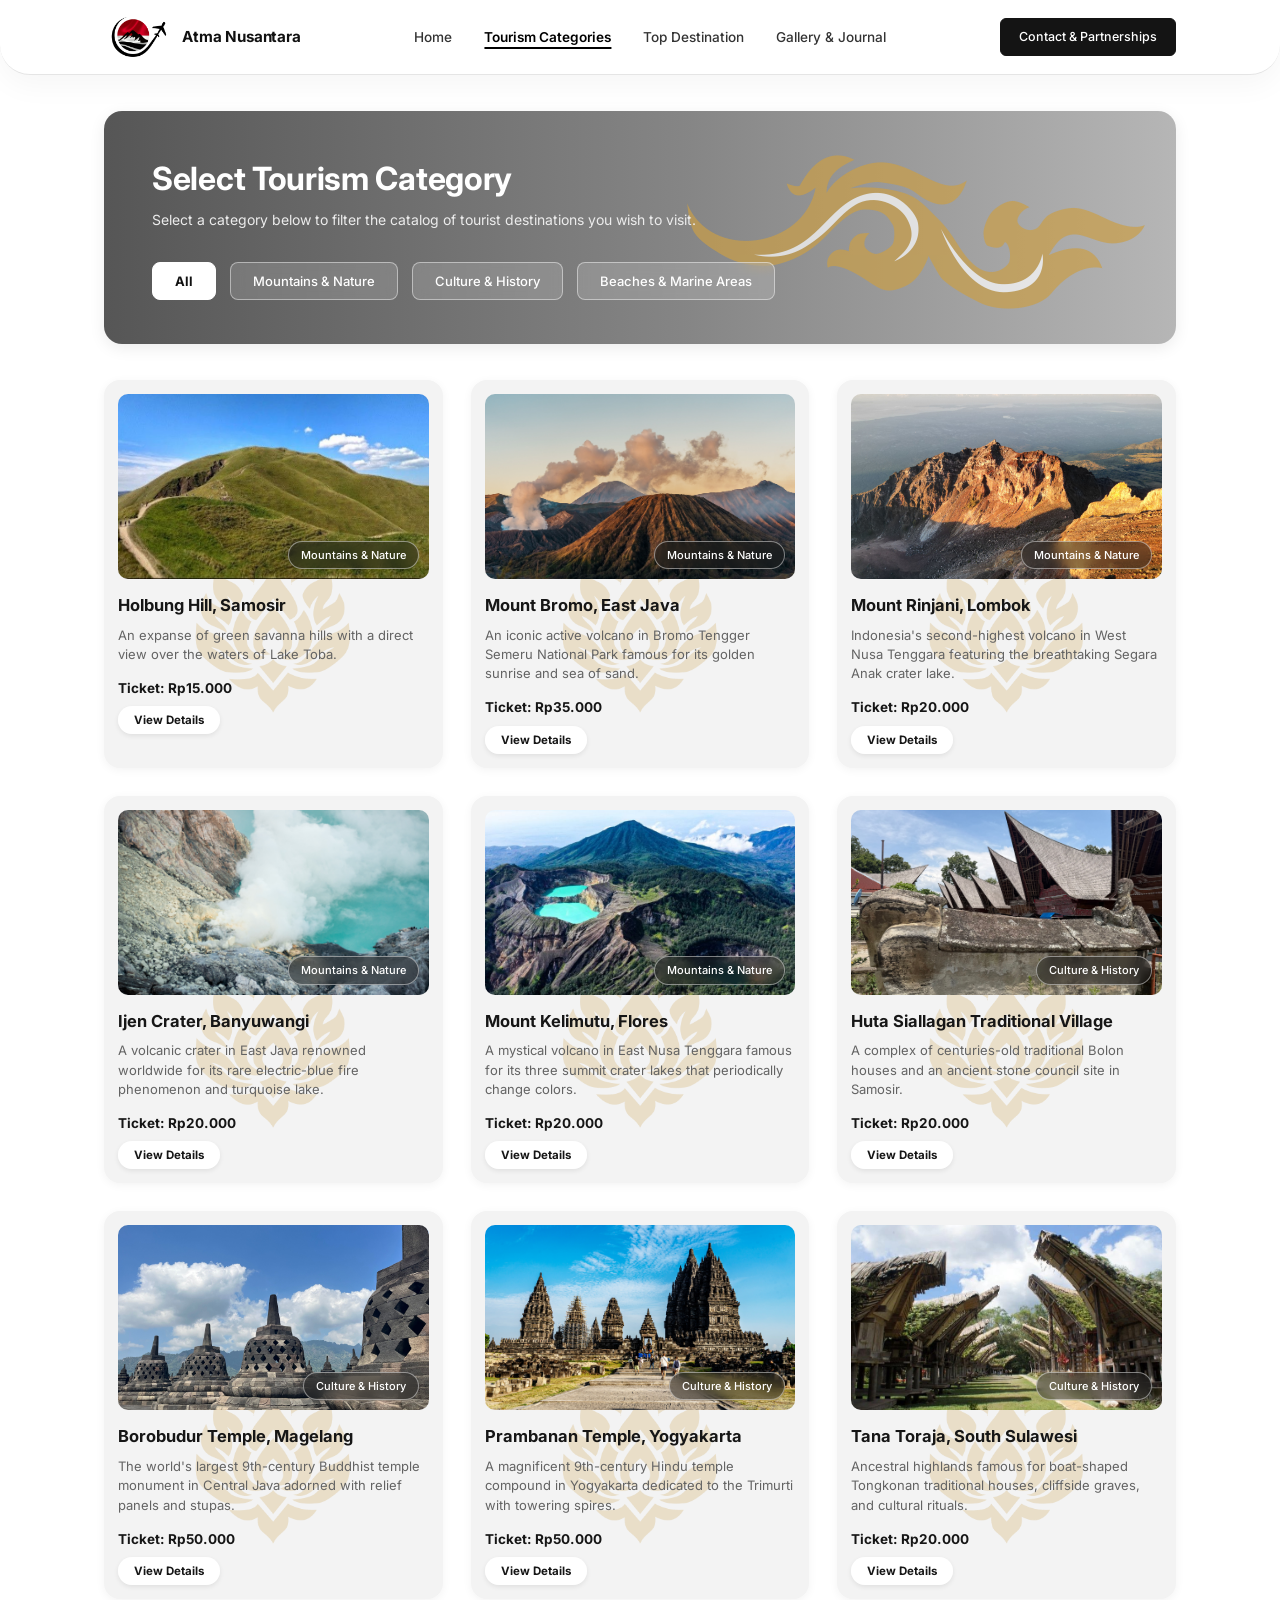
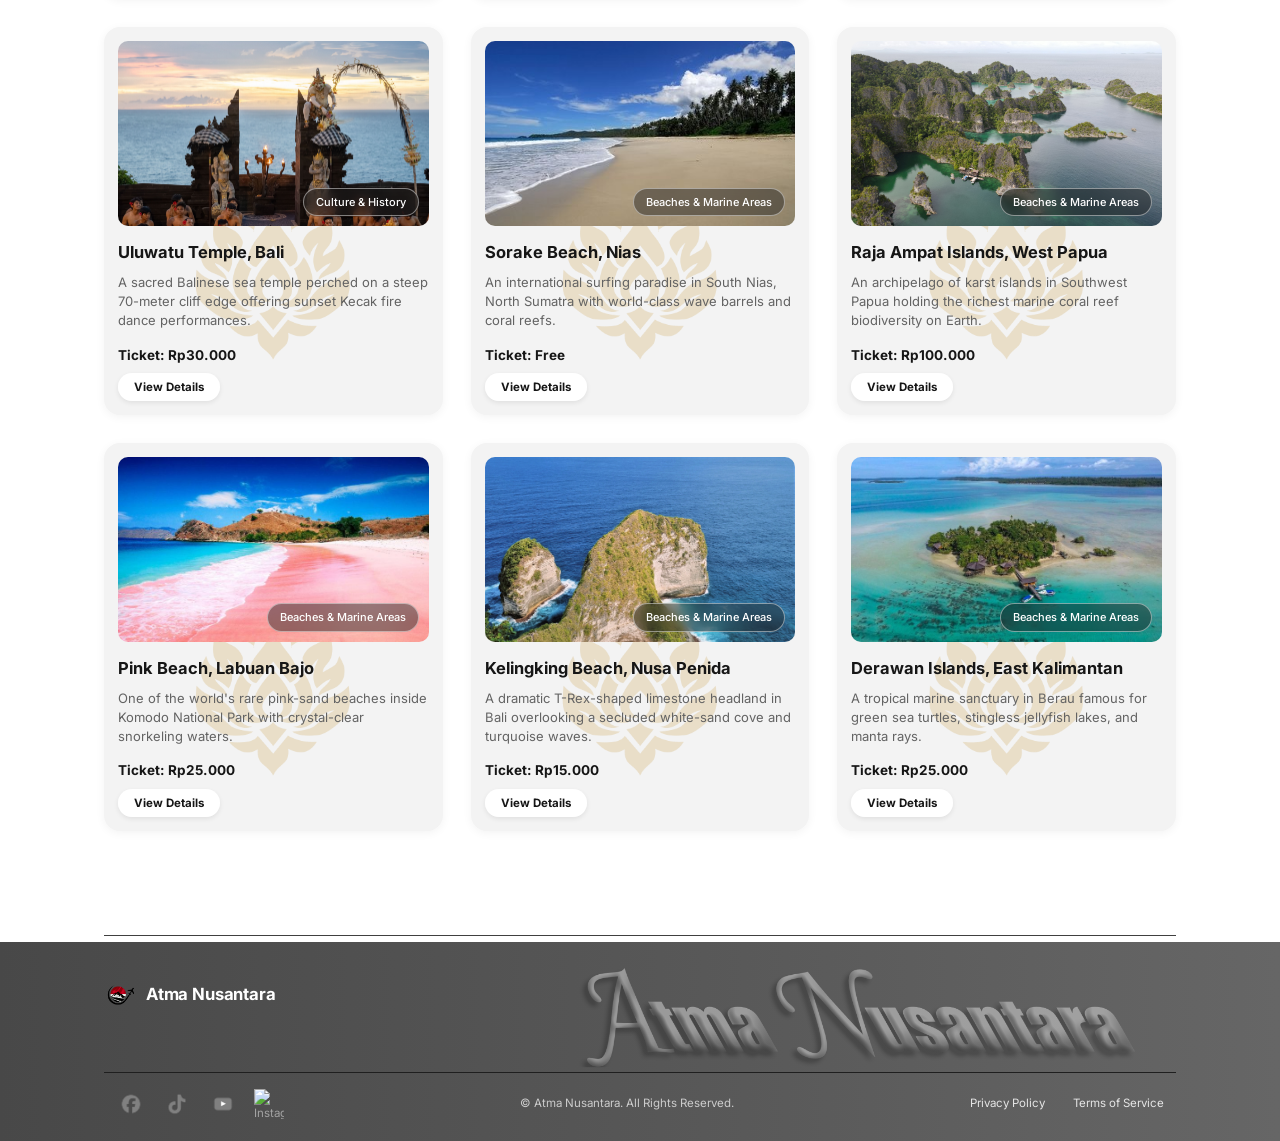
==== commit d86bcc77: "feat: render dinamis showcase template untuk 15 destinasi via URL query params" ====
--- a/category.html
+++ b/category.html
@@ -3,16 +3,17 @@
 <head>
   <meta charset="UTF-8">
   <meta name="viewport" content="width=device-width, initial-scale=1.0">
-  <title>Tourism Categories Atma Nusantara</title>
-  <link rel="stylesheet" href="style_category.css">
+  <title>Tourism Categories - Atma Nusantara</title>
+  <link rel="stylesheet" href="assets/css/global.css">
+  <link rel="stylesheet" href="assets/css/category.css">
   <link rel="icon" type="image/png" href="assets/icon/logo.png">
 </head>
 <body>
 
-    <!-- ================= NAVBAR ================= -->
+  <!-- ================= NAVBAR ================= -->
   <header class="navbar">
     <div class="container nav-container">
-      <a href="category.html" class="brand">
+      <a href="index.html" class="brand">
         <div class="brand-logo">
           <img src="assets/icon/logo.png" alt="logo-icon" width="70px" height="70px">
         </div>
@@ -23,7 +24,7 @@
         <a href="index.html">Home</a>
         <a href="category.html" class="active">Tourism Categories</a>
         <a href="top-destination.html">Top Destination</a>
-        <a href="galery-journal.html">Gallery &amp; Journal</a>
+        <a href="gallery-journal.html">Gallery &amp; Journal</a>
       </nav>
 
       <div class="nav-cta">
@@ -52,21 +53,21 @@
 
     <!-- Destination Cards Grid -->
     <main class="cards-grid" id="cardsGrid">
-      <!-- Kartu akan di-render melalui script.js -->
+      <!-- Kartu akan di-render melalui category.js -->
     </main>
-
   </div>
 
-    <!-- Garis Pemisah Atas Footer -->
+  <!-- Garis Pemisah Atas Footer -->
   <div class="container">
     <hr class="pre-footer-line" />
   </div>
+
   <!-- ================= FOOTER ================= -->
   <footer class="site-footer">
     <div class="container">
       <div class="footer-top">
         <!-- Brand Kiri -->
-        <a href="#" class="footer-brand">
+        <a href="index.html" class="footer-brand">
           <div class="brand-emblem brand-emblem-footer">
             <div class="logo-circle-wrap">
               <img src="assets/icon/logo.png" alt="Atma Nusantara Logo" class="logo-img" width="60px" height="60px">
@@ -77,7 +78,7 @@
 
         <!-- Image Watermark Kanan -->
         <div class="footer-watermark-wrap">
-          <img src="assets/icon/name-brand(footer).png" alt="Atma Nusantara Watermark" class="footer-watermark-img" width="650px" height="100px">
+          <img src="assets/image/name-brand-footer.png" alt="Atma Nusantara Watermark" class="footer-watermark-img" width="650px" height="100px">
         </div>
       </div>
 
@@ -113,7 +114,7 @@
     </div>
   </footer>
 
-
-  <script src="script.js"></script>
+  <script src="assets/js/destinations-data.js"></script>
+  <script src="assets/js/category.js"></script>
 </body>
-</html>+</html>
--- a/assets/css/global.css
+++ b/assets/css/global.css
@@ -0,0 +1,309 @@
+/* =========================================================
+   ATMA NUSANTARA - GLOBAL & COMMON STYLES
+   Reset, Typography, Container, Navbar, & Footer
+   ========================================================= */
+
+@import url('https://fonts.googleapis.com/css2?family=Inter:wght@400;500;600;700&display=swap');
+
+/* --- Reset & Base Styles --- */
+* {
+  margin: 0;
+  padding: 0;
+  box-sizing: border-box;
+  scroll-behavior: smooth;
+}
+
+body {
+  font-family: 'Inter', -apple-system, BlinkMacSystemFont, 'Segoe UI', Roboto, sans-serif;
+  background-color: #ffffff;
+  color: #1a1a1a;
+  line-height: 1.5;
+  display: flex;
+  flex-direction: column;
+  min-height: 100vh;
+  overflow-x: hidden;
+}
+
+a {
+  text-decoration: none;
+  color: inherit;
+  transition: all 0.2s ease;
+}
+
+img {
+  display: block;
+  max-width: 100%;
+}
+
+.container {
+  width: 100%;
+  max-width: 1120px;
+  margin: 0 auto;
+  padding: 0 24px;
+}
+
+.main-content,
+.main-wrapper {
+  flex: 1;
+  padding-top: 36px;
+  padding-bottom: 64px;
+}
+
+/* --- Brand Logo / Emblem --- */
+.brand,
+.footer-brand {
+  display: inline-flex;
+  align-items: center;
+  gap: 8px;
+}
+
+.brand-logo {
+  display: flex;
+  align-items: center;
+  justify-content: center;
+}
+
+.brand-emblem {
+  position: relative;
+  width: 44px;
+  height: 34px;
+  display: flex;
+  align-items: center;
+  color: #111111;
+}
+
+.logo-img {
+  width: 100%;
+  height: 100%;
+  object-fit: cover;
+}
+
+.brand-name {
+  font-weight: 700;
+  font-size: 0.95rem;
+  color: #111111;
+  letter-spacing: -0.01em;
+}
+
+.brand-emblem-footer {
+  width: 34px;
+  height: 34px;
+}
+
+/* --- Floating Navbar --- */
+.navbar {
+  background-color: #ffffff;
+  border-bottom: 1px solid #e5e5e5;
+  position: sticky;
+  top: 0;
+  border-bottom-left-radius: 30px;
+  border-bottom-right-radius: 30px;
+  z-index: 100;
+  box-shadow: 0 10px 30px rgba(0, 0, 0, 0.04);
+}
+
+.nav-container {
+  height: 74px;
+  display: flex;
+  align-items: center;
+  justify-content: space-between;
+}
+
+.nav-links {
+  display: flex;
+  align-items: center;
+  gap: 32px;
+}
+
+.nav-links a {
+  font-size: 0.85rem;
+  font-weight: 500;
+  color: #333333;
+  padding: 4px 0;
+  transition: color 0.2s ease;
+}
+
+.nav-links a:hover {
+  color: #000000;
+}
+
+.nav-links a.active {
+  text-decoration: underline;
+  text-underline-offset: 5px;
+  text-decoration-thickness: 1.5px;
+  font-weight: 600;
+  color: #000000;
+}
+
+/* Navbar Buttons */
+.btn-nav {
+  display: inline-block;
+  font-size: 0.78rem;
+  font-weight: 500;
+  padding: 9px 18px;
+  border-radius: 6px;
+  transition: all 0.2s ease;
+}
+
+.btn-dark {
+  background-color: #141414;
+  color: #ffffff;
+  border: 1px solid #141414;
+}
+
+.btn-dark:hover {
+  background-color: #333333;
+  color: #ffffff;
+}
+
+.btn-outline {
+  background-color: #ffffff;
+  color: #141414;
+  border: 1px solid #888888;
+}
+
+.btn-outline:hover {
+  background-color: #f3f4f6;
+}
+
+/* --- Pre-Footer Line & Footer --- */
+.pre-footer-line {
+  border: none;
+  border-top: 1px solid #404040;
+  margin-bottom: 6px;
+}
+
+.site-footer {
+  background: linear-gradient(90deg, #484848 0%, #585858 55%, #666666 100%);
+  color: #e5e5e5;
+  padding: 26px 0 22px;
+  overflow: hidden;
+  margin-top: auto;
+}
+
+.footer-top {
+  display: flex;
+  align-items: center;
+  justify-content: space-between;
+  min-height: 92px;
+  position: relative;
+}
+
+.footer-brand {
+  align-self: flex-start;
+  margin-top: 10px;
+}
+
+.brand-name-light {
+  font-size: 1.05rem;
+  font-weight: 700;
+  color: #ffffff;
+  letter-spacing: -0.01em;
+}
+
+.footer-watermark-wrap {
+  display: flex;
+  align-items: center;
+  justify-content: flex-end;
+  overflow: hidden;
+  margin-right: -10px;
+}
+
+.footer-watermark-img {
+  opacity: 0.4;
+  object-fit: contain;
+}
+
+.footer-divider {
+  border: none;
+  border-top: 1px solid #1f1f1f;
+  margin-top: 4px;
+  margin-bottom: 16px;
+}
+
+.footer-bottom {
+  display: flex;
+  align-items: center;
+  justify-content: space-between;
+  font-size: 0.72rem;
+  color: #d4d4d4;
+  padding: 0 12px;
+}
+
+.social-icons {
+  display: flex;
+  align-items: center;
+  gap: 16px;
+}
+
+.social-icons a {
+  color: #a3a3a3;
+  display: flex;
+  align-items: center;
+  transition: opacity 0.2s ease, transform 0.2s ease;
+}
+
+.social-icons a:hover {
+  color: #ffffff;
+  transform: translateY(-2px);
+}
+
+.copyright {
+  color: #cccccc;
+}
+
+.footer-legal {
+  display: flex;
+  align-items: center;
+  gap: 28px;
+}
+
+.footer-legal a {
+  color: #e5e5e5;
+}
+
+.footer-legal a:hover {
+  color: #ffffff;
+  text-decoration: underline;
+}
+
+/* --- Common Media Queries --- */
+@media (max-width: 900px) {
+  .footer-top {
+    flex-direction: column;
+    align-items: flex-start;
+    gap: 12px;
+  }
+
+  .footer-watermark-wrap {
+    opacity: 0.5;
+  }
+
+  .footer-watermark-img {
+    height: 140px;
+  }
+}
+
+@media (max-width: 680px) {
+  .nav-container {
+    flex-wrap: wrap;
+    height: auto;
+    padding: 14px 20px;
+    gap: 12px;
+  }
+
+  .nav-links {
+    order: 3;
+    width: 100%;
+    justify-content: space-between;
+    margin: 0;
+    gap: 12px;
+    flex-wrap: wrap;
+  }
+
+  .footer-bottom {
+    flex-direction: column;
+    gap: 12px;
+    text-align: center;
+  }
+}
--- a/assets/css/category.css
+++ b/assets/css/category.css
@@ -0,0 +1,214 @@
+/* =========================================================
+   ATMA NUSANTARA - TOURISM CATEGORIES STYLES
+   Category Banner, Filter Buttons, & Destination Cards Grid
+   ========================================================= */
+
+/* --- Category Banner & Filter Buttons --- */
+.category-banner {
+  position: relative;
+  margin: 0 0 36px 0;
+  background: linear-gradient(90deg, #565656 0%, #868686 55%, #b6b6b6 100%);
+  border-radius: 18px;
+  padding: 44px 48px;
+  color: #ffffff;
+  overflow: hidden;
+  box-shadow: 0 4px 16px rgba(0, 0, 0, 0.08);
+}
+
+.banner-ornament {
+  position: absolute;
+  right: 10px;
+  top: 52%;
+  transform: translateY(-50%);
+  width: 500px;
+  object-fit: contain;
+  pointer-events: none;
+  z-index: 1;
+  opacity: 0.7;
+}
+
+.banner-content {
+  position: relative;
+  z-index: 2;
+}
+
+.banner-content h1 {
+  font-size: 32px;
+  font-weight: 700;
+  margin-bottom: 6px;
+  letter-spacing: -0.3px;
+}
+
+.banner-content p {
+  font-size: 14px;
+  color: #ececec;
+  margin-bottom: 32px;
+}
+
+.filter-buttons {
+  display: flex;
+  flex-wrap: wrap;
+  gap: 14px;
+}
+
+.filter-btn {
+  background: rgba(255, 255, 255, 0.15);
+  color: #ffffff;
+  border: 1px solid rgba(255, 255, 255, 0.45);
+  padding: 10px 22px;
+  border-radius: 8px;
+  font-size: 13px;
+  font-weight: 500;
+  font-family: inherit;
+  cursor: pointer;
+  backdrop-filter: blur(6px);
+  -webkit-backdrop-filter: blur(6px);
+  transition: all 0.2s ease;
+}
+
+.filter-btn:hover {
+  background: rgba(255, 255, 255, 0.28);
+}
+
+.filter-btn.active {
+  background: #ffffff;
+  color: #111111;
+  border-color: #ffffff;
+  font-weight: 700;
+}
+
+/* --- Destination Cards Grid --- */
+.cards-grid {
+  display: grid;
+  grid-template-columns: repeat(3, 1fr);
+  gap: 28px;
+  margin-bottom: 40px;
+}
+
+.card {
+  position: relative;
+  background-color: #f3f3f3;
+  border-radius: 16px;
+  padding: 14px 14px 18px;
+  display: flex;
+  flex-direction: column;
+  overflow: hidden;
+  box-shadow: 0 2px 10px rgba(0, 0, 0, 0.05);
+  transition: transform 0.2s ease, box-shadow 0.2s ease;
+}
+
+.card:hover {
+  transform: translateY(-4px);
+  box-shadow: 0 8px 20px rgba(0, 0, 0, 0.1);
+}
+
+.card-watermark {
+  position: absolute;
+  bottom: 0;
+  left: 50%;
+  transform: translateX(-50%);
+  opacity: 0.25;
+  pointer-events: none;
+}
+
+.card-image-wrapper {
+  position: relative;
+  width: 100%;
+  height: 185px;
+  border-radius: 10px;
+  overflow: hidden;
+  margin-bottom: 14px;
+  z-index: 1;
+}
+
+.card-image-wrapper img {
+  width: 100%;
+  height: 100%;
+  object-fit: cover;
+}
+
+.category-badge {
+  position: absolute;
+  bottom: 10px;
+  right: 10px;
+  background: rgba(30, 30, 30, 0.45);
+  backdrop-filter: blur(6px);
+  -webkit-backdrop-filter: blur(6px);
+  border: 1px solid rgba(255, 255, 255, 0.45);
+  color: #ffffff;
+  font-size: 11px;
+  font-weight: 500;
+  padding: 5px 12px;
+  border-radius: 20px;
+}
+
+.card-body {
+  position: relative;
+  z-index: 1;
+  display: flex;
+  flex-direction: column;
+  flex-grow: 1;
+}
+
+.card-title {
+  font-size: 16.5px;
+  font-weight: 700;
+  color: #161616;
+  margin-bottom: 8px;
+}
+
+.card-desc {
+  font-size: 13px;
+  line-height: 1.48;
+  color: #636363;
+  margin-bottom: 14px;
+}
+
+.card-ticket {
+  font-size: 13.5px;
+  font-weight: 700;
+  color: #161616;
+  margin-bottom: 8px;
+}
+
+.btn-details {
+  align-self: flex-end;
+  margin-top: auto;
+  background-color: #ffffff;
+  color: #161616;
+  border: none;
+  border-radius: 20px;
+  padding: 7px 16px;
+  font-size: 11.5px;
+  font-weight: 700;
+  font-family: inherit;
+  cursor: pointer;
+  box-shadow: 0 2px 5px rgba(0, 0, 0, 0.08);
+  transition: background-color 0.2s ease, transform 0.15s ease;
+}
+
+.btn-details:hover {
+  background-color: #f2f2f2;
+  transform: scale(1.03);
+}
+
+/* --- Responsive Media Queries (Category) --- */
+@media (max-width: 900px) {
+  .cards-grid {
+    grid-template-columns: repeat(2, 1fr);
+  }
+}
+
+@media (max-width: 680px) {
+  .category-banner {
+    padding: 28px 20px;
+  }
+
+  .banner-content h1 {
+    font-size: 24px;
+  }
+
+  .cards-grid {
+    grid-template-columns: 1fr;
+  }
+}
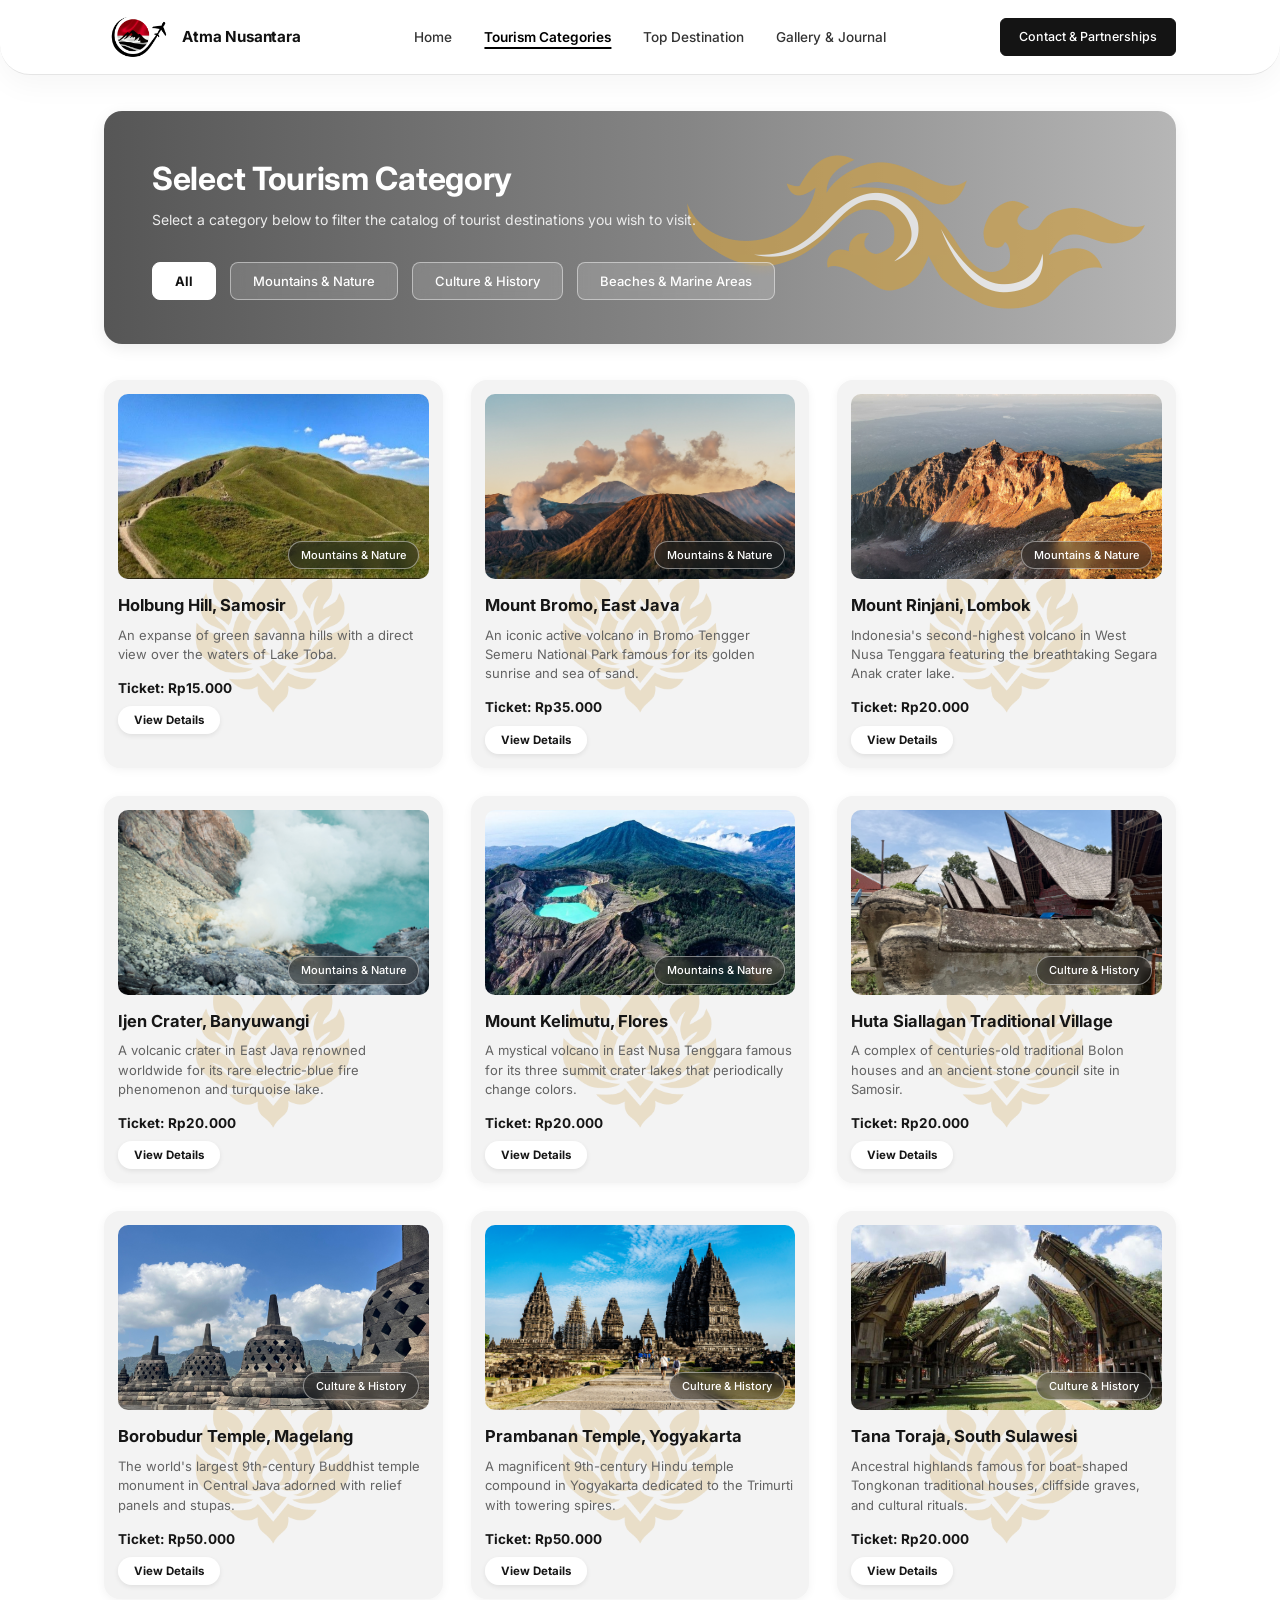
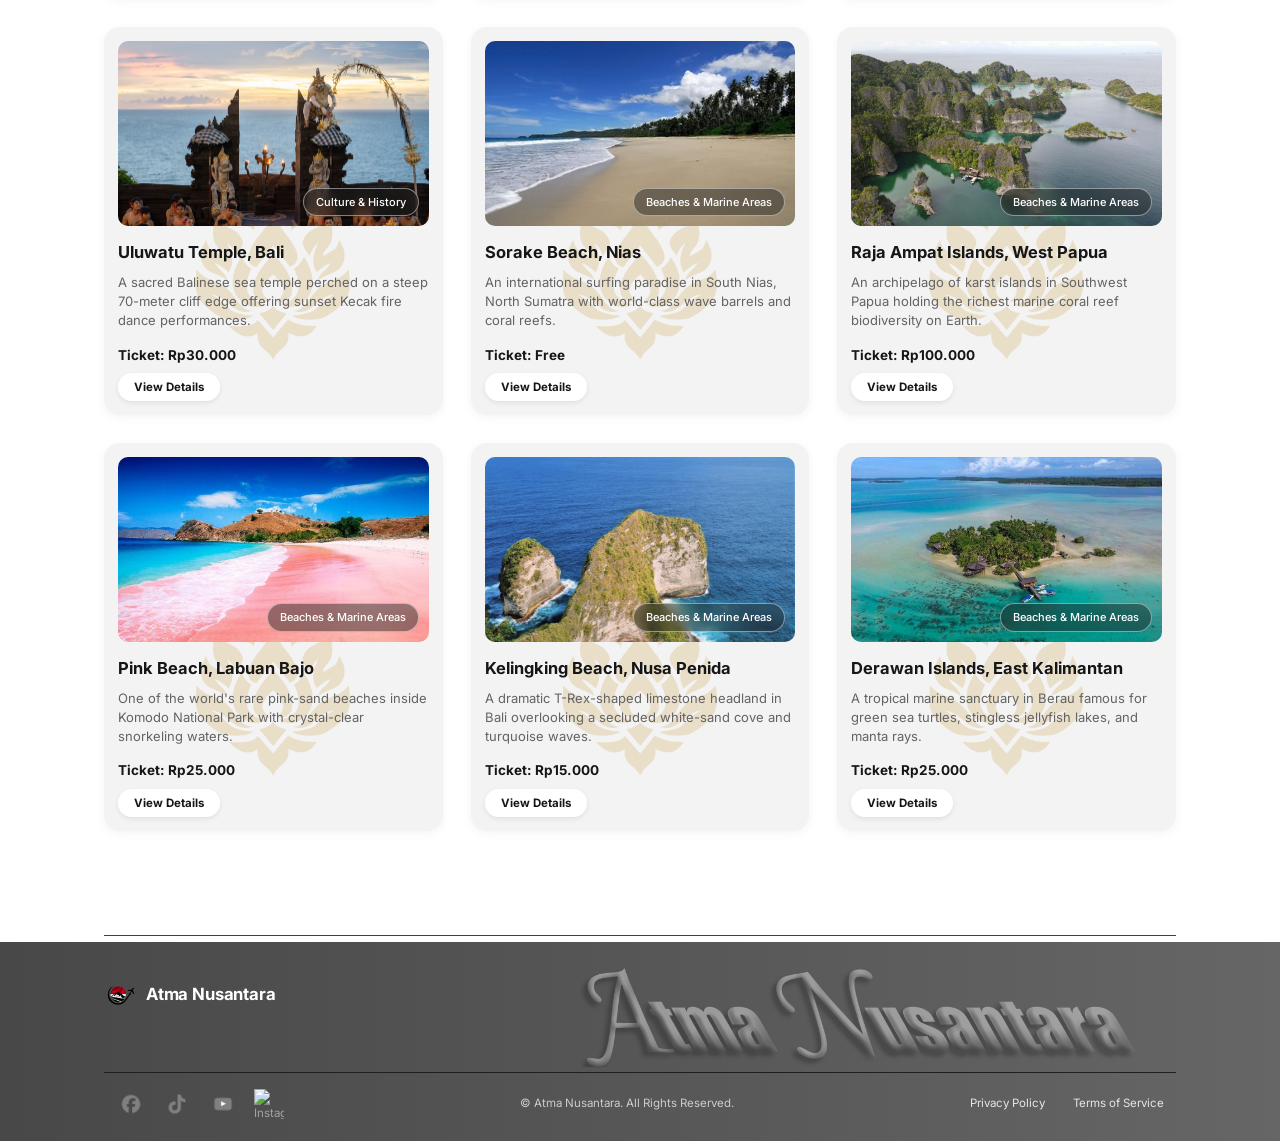
==== commit 17b396bc: "feat: implementasi responsive mobile navigation drawer (Android) dengan vanilla JS tingkat pemula" ====
--- a/category.html
+++ b/category.html
@@ -30,8 +30,27 @@
       <div class="nav-cta">
         <a href="contact-partnership.html" class="btn-nav btn-dark">Contact &amp; Partnerships</a>
       </div>
+      <!-- Mobile Hamburger Button -->
+      <button class="menu-toggle" id="menuToggle" aria-label="Open Mobile Menu">
+        <span></span>
+        <span></span>
+        <span></span>
+      </button>
     </div>
   </header>
+
+  <!-- Mobile Drawer Menu & Overlay -->
+  <div class="menu-overlay" id="menuOverlay"></div>
+  <aside class="mobile-menu" id="mobileMenu" aria-label="Mobile Navigation">
+    <button class="menu-close" id="menuClose" aria-label="Close Mobile Menu">&times;</button>
+    <nav class="mobile-nav-links">
+      <a href="index.html">Home</a>
+      <a href="category.html">Tourism Categories</a>
+      <a href="top-destination.html">Top Destination</a>
+      <a href="gallery-journal.html">Gallery &amp; Journal</a>
+      <a href="contact-partnership.html">Contact &amp; Partnership</a>
+    </nav>
+  </aside>
 
   <div class="container main-wrapper">
     <!-- Hero / Category Filter Section -->
@@ -116,5 +135,6 @@
 
   <script src="assets/js/destinations-data.js"></script>
   <script src="assets/js/category.js"></script>
+  <script src="assets/js/mobile-nav.js"></script>
 </body>
 </html>
--- a/assets/css/global.css
+++ b/assets/css/global.css
@@ -284,21 +284,165 @@
   }
 }
 
-@media (max-width: 680px) {
+/* =========================================================
+   MOBILE NAVIGATION DRAWER & TOGGLE (RESPONSIVE)
+   ========================================================= */
+
+/* Tombol Hamburger (Desktop: Sembunyi) */
+.menu-toggle {
+  display: none;
+  background: transparent;
+  border: none;
+  cursor: pointer;
+  padding: 8px;
+  border-radius: 8px;
+  flex-direction: column;
+  justify-content: center;
+  align-items: center;
+  gap: 5px;
+  transition: background-color 0.2s ease;
+}
+
+.menu-toggle:hover {
+  background-color: #f3f4f6;
+}
+
+.menu-toggle span {
+  display: block;
+  width: 22px;
+  height: 2px;
+  background-color: #111111;
+  border-radius: 2px;
+  transition: all 0.2s ease;
+}
+
+/* Overlay Backdrop Gelap */
+.menu-overlay {
+  position: fixed;
+  top: 0;
+  left: 0;
+  width: 100vw;
+  height: 100vh;
+  background: rgba(0, 0, 0, 0.35);
+  backdrop-filter: blur(3px);
+  -webkit-backdrop-filter: blur(3px);
+  z-index: 998;
+  opacity: 0;
+  visibility: hidden;
+  transition: opacity 0.3s ease, visibility 0.3s ease;
+}
+
+.menu-overlay.open {
+  opacity: 1;
+  visibility: visible;
+}
+
+/* Kartu Menu Mobile (Persis seperti di desain acuan) */
+.mobile-menu {
+  position: fixed;
+  top: 16px;
+  right: 0;
+  width: 270px;
+  max-width: 82%;
+  background: #ffffff;
+  border-top-left-radius: 36px;
+  border-bottom-left-radius: 36px;
+  padding: 20px 24px 34px 28px;
+  box-shadow: -8px 12px 30px rgba(0, 0, 0, 0.16);
+  z-index: 999;
+  transform: translateX(115%);
+  transition: transform 0.3s cubic-bezier(0.16, 1, 0.3, 1);
+  display: flex;
+  flex-direction: column;
+}
+
+.mobile-menu.open {
+  transform: translateX(0);
+}
+
+/* Tombol Tutup (X) */
+.menu-close {
+  background: transparent;
+  border: none;
+  font-size: 24px;
+  font-weight: 600;
+  color: #111111;
+  cursor: pointer;
+  align-self: flex-end;
+  line-height: 1;
+  padding: 4px 6px;
+  margin-bottom: 24px;
+  transition: transform 0.2s ease, color 0.2s ease;
+}
+
+.menu-close:hover {
+  color: #555555;
+  transform: scale(1.1);
+}
+
+/* Daftar Navigasi Mobile (Right Aligned) */
+.mobile-nav-links {
+  display: flex;
+  flex-direction: column;
+  width: 100%;
+  gap: 20px;
+}
+
+.mobile-nav-links a {
+  position: relative;
+  display: block;
+  width: 100%;
+  box-sizing: border-box;
+  font-size: 0.95rem;
+  font-weight: 500;
+  color: #111111;
+  text-decoration: none;
+  text-align: right;
+  padding-right: 14px;
+  transition: color 0.2s ease;
+}
+
+.mobile-nav-links a:hover {
+  color: #555555;
+}
+
+.mobile-nav-links a.active {
+  font-weight: 600;
+  color: #000000;
+}
+
+/* Titik / Notch Setengah Lingkaran Hitam di Ujung Kanan (Desain Image 1) */
+.mobile-nav-links a.active::after {
+  content: "";
+  position: absolute;
+  right: -24px;
+  top: 50%;
+  transform: translateY(-50%);
+  width: 10px;
+  height: 20px;
+  background-color: #000000;
+  border-top-left-radius: 10px;
+  border-bottom-left-radius: 10px;
+}
+
+@media (max-width: 768px) {
   .nav-container {
-    flex-wrap: wrap;
-    height: auto;
-    padding: 14px 20px;
-    gap: 12px;
-  }
-
-  .nav-links {
-    order: 3;
-    width: 100%;
+    height: 70px;
+    padding: 0 20px;
+    display: flex;
+    align-items: center;
     justify-content: space-between;
-    margin: 0;
-    gap: 12px;
-    flex-wrap: wrap;
+  }
+
+  /* Sembunyikan navigasi teks dan tombol desktop */
+  .nav-links,
+  .nav-cta {
+    display: none !important;
+  }
+
+  /* Tampilkan tombol hamburger */
+  .menu-toggle {
+    display: flex;
   }
 
   .footer-bottom {
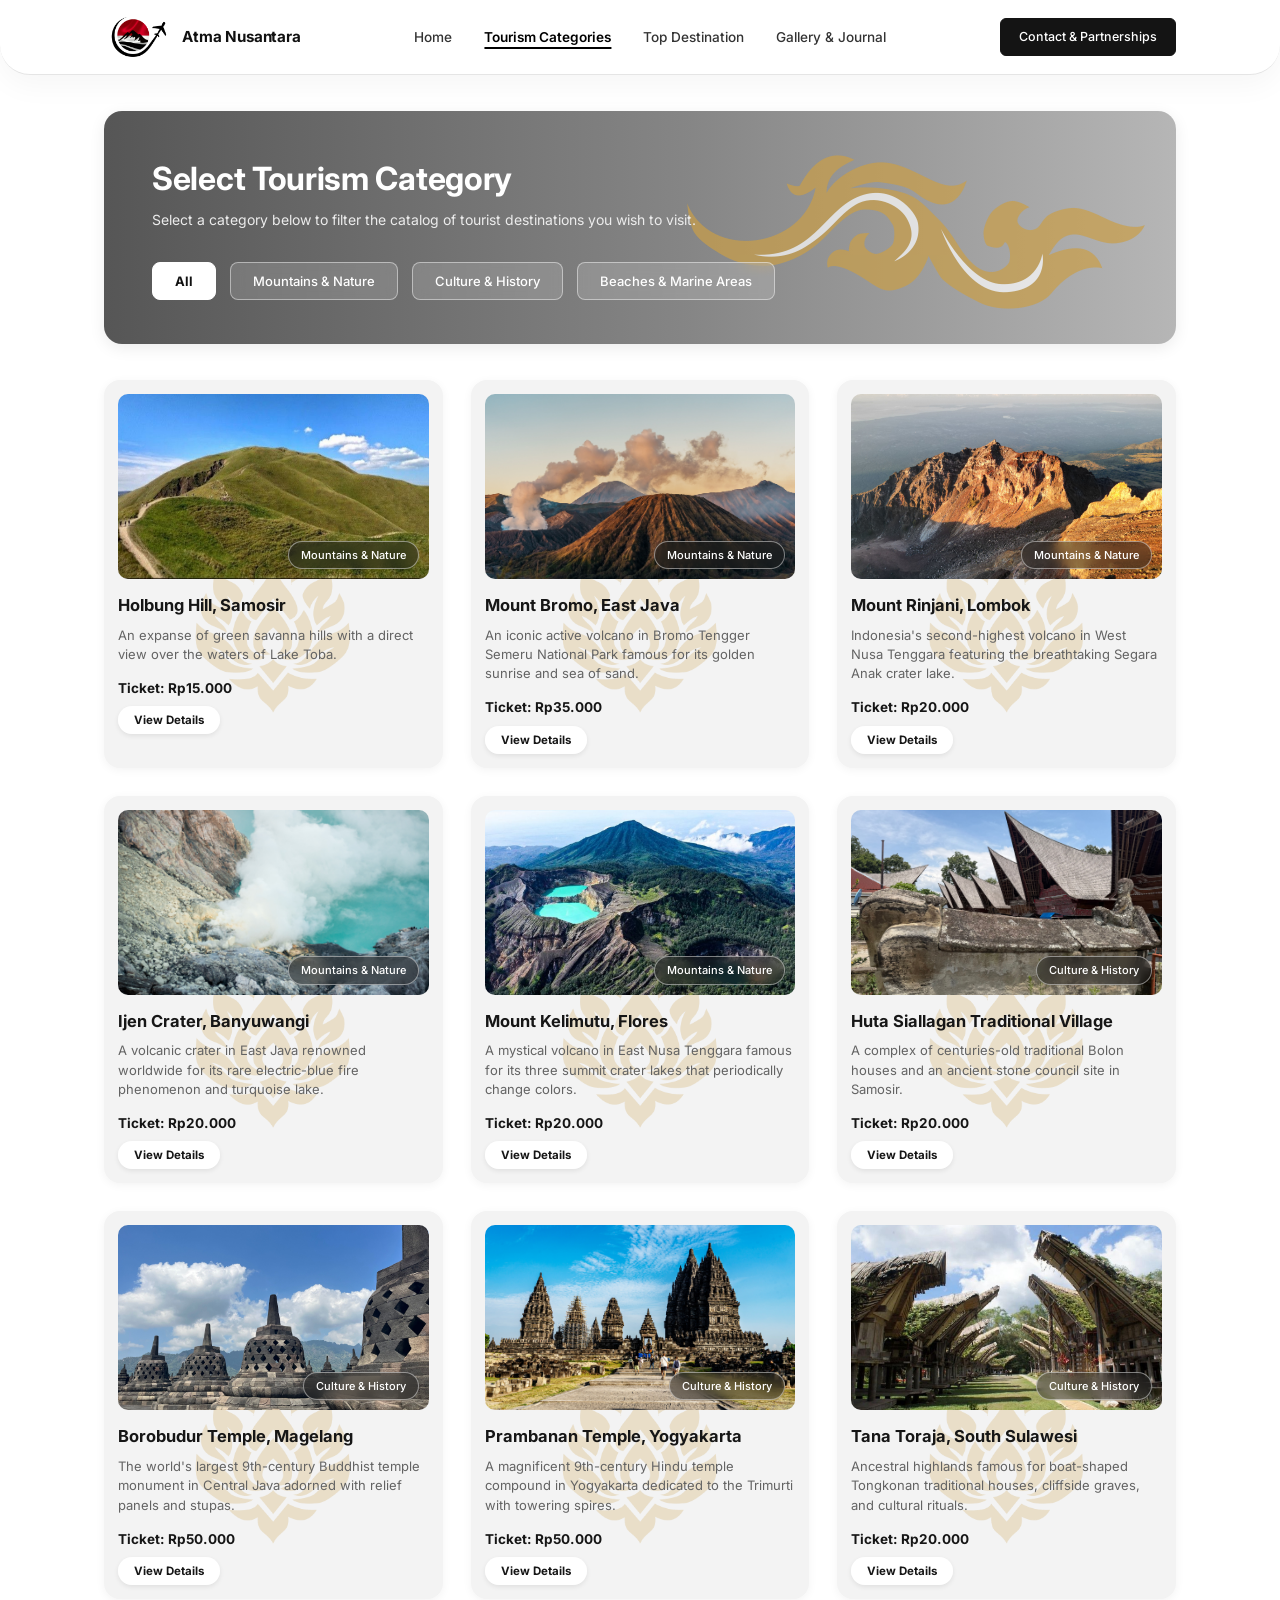
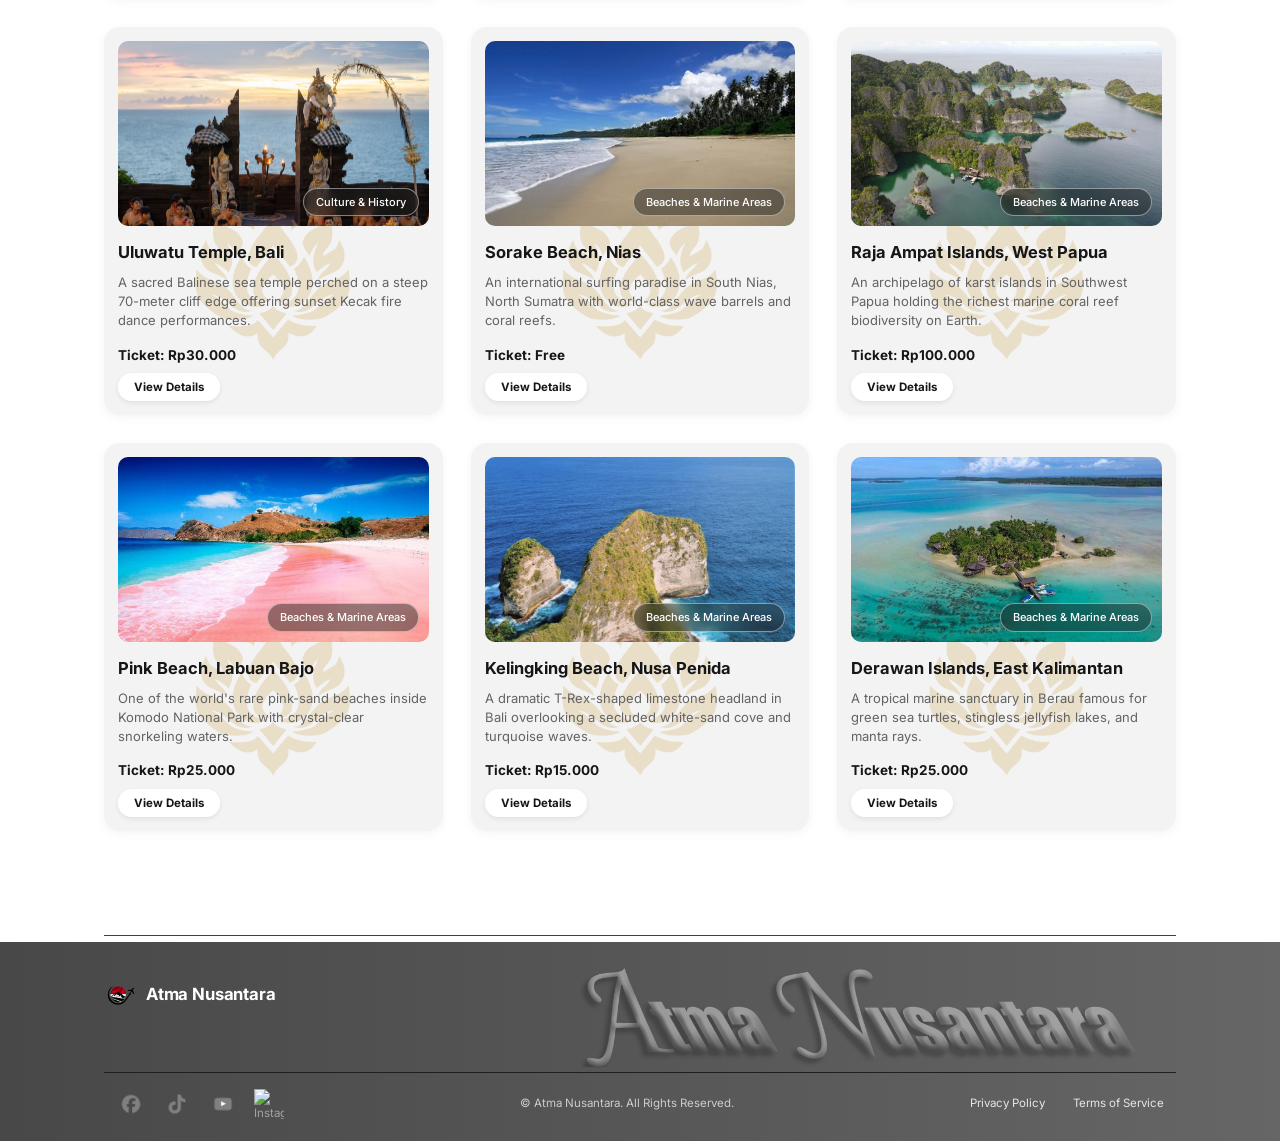
==== commit b7b43612: "feat: sinkronisasi otomatis posisi notch hitam mengikuti halaman aktif di mobile nav" ====
--- a/category.html
+++ b/category.html
@@ -45,7 +45,7 @@
     <button class="menu-close" id="menuClose" aria-label="Close Mobile Menu">&times;</button>
     <nav class="mobile-nav-links">
       <a href="index.html">Home</a>
-      <a href="category.html">Tourism Categories</a>
+      <a href="category.html" class="active">Tourism Categories</a>
       <a href="top-destination.html">Top Destination</a>
       <a href="gallery-journal.html">Gallery &amp; Journal</a>
       <a href="contact-partnership.html">Contact &amp; Partnership</a>
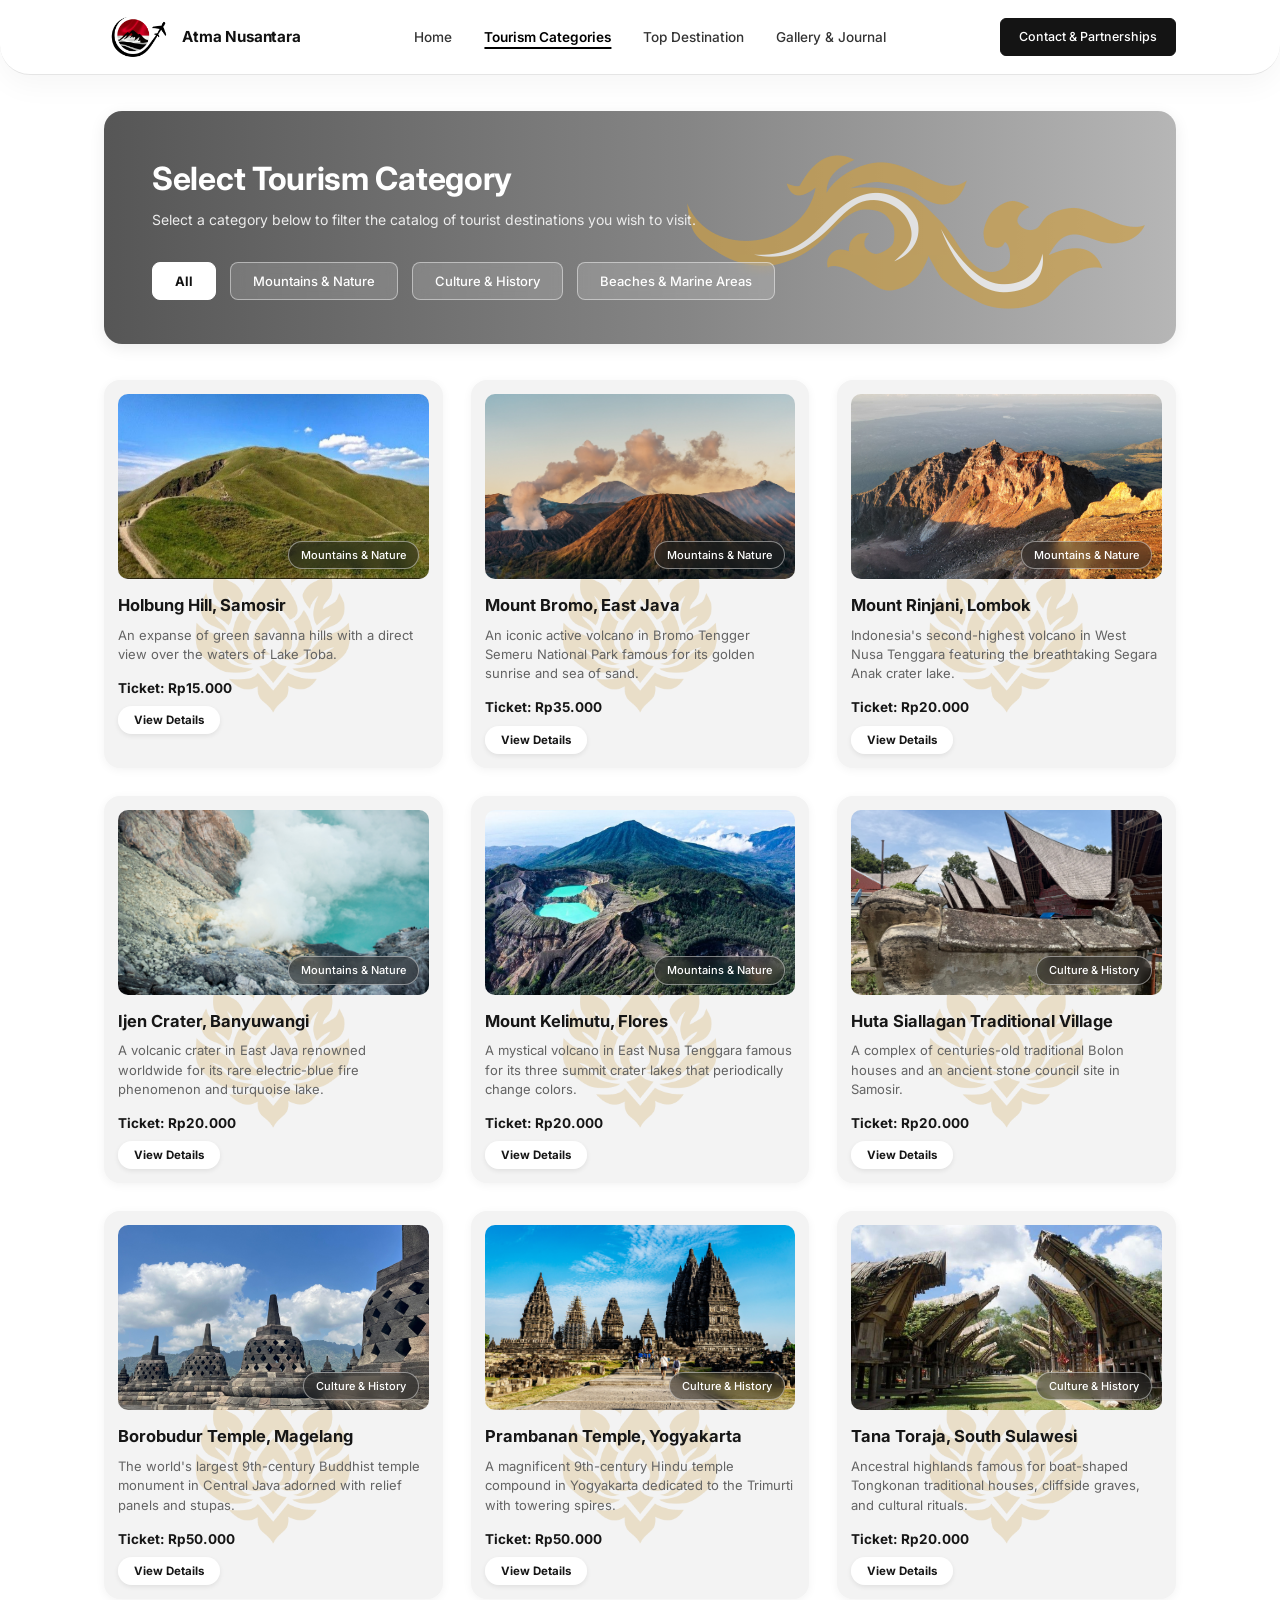
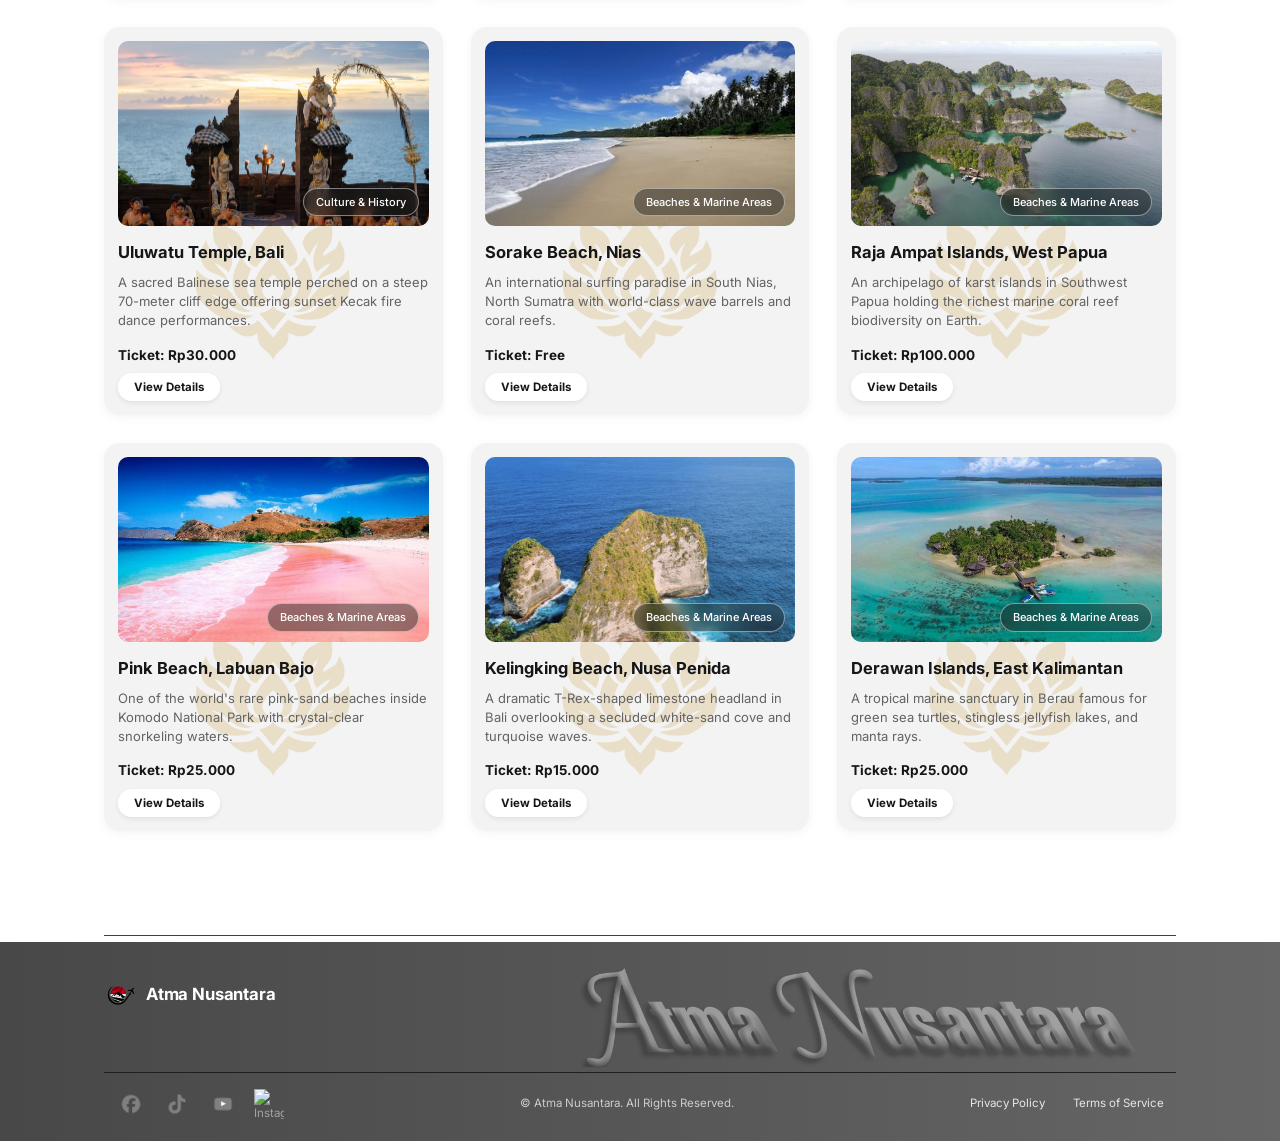
==== commit 8b3831cc: "feat: tambahkan garis pembatas pemisah antara menu navigasi & kontak pada mobile drawer" ====
--- a/category.html
+++ b/category.html
@@ -4,7 +4,7 @@
   <meta charset="UTF-8">
   <meta name="viewport" content="width=device-width, initial-scale=1.0">
   <title>Tourism Categories - Atma Nusantara</title>
-  <link rel="stylesheet" href="assets/css/global.css">
+  <link rel="stylesheet" href="assets/css/global.css?v=1.2">
   <link rel="stylesheet" href="assets/css/category.css">
   <link rel="icon" type="image/png" href="assets/icon/logo.png">
 </head>
@@ -48,6 +48,7 @@
       <a href="category.html" class="active">Tourism Categories</a>
       <a href="top-destination.html">Top Destination</a>
       <a href="gallery-journal.html">Gallery &amp; Journal</a>
+      <div class="mobile-nav-divider"></div>
       <a href="contact-partnership.html">Contact &amp; Partnership</a>
     </nav>
   </aside>
@@ -135,6 +136,6 @@
 
   <script src="assets/js/destinations-data.js"></script>
   <script src="assets/js/category.js"></script>
-  <script src="assets/js/mobile-nav.js"></script>
+  <script src="assets/js/mobile-nav.js?v=1.2"></script>
 </body>
 </html>
--- a/assets/css/global.css
+++ b/assets/css/global.css
@@ -418,11 +418,21 @@
   right: -24px;
   top: 50%;
   transform: translateY(-50%);
-  width: 10px;
-  height: 20px;
+  width: 12px;
+  height: 22px;
   background-color: #000000;
-  border-top-left-radius: 10px;
-  border-bottom-left-radius: 10px;
+  border-top-left-radius: 11px;
+  border-bottom-left-radius: 11px;
+}
+
+/* Garis Pembatas Menu Mobile (Antara Navigasi Konten & Kontak) */
+.mobile-nav-divider {
+  display: block;
+  width: 100%;
+  height: 1px;
+  background-color: #e5e7eb;
+  border: none;
+  margin: -2px 0;
 }
 
 @media (max-width: 768px) {
